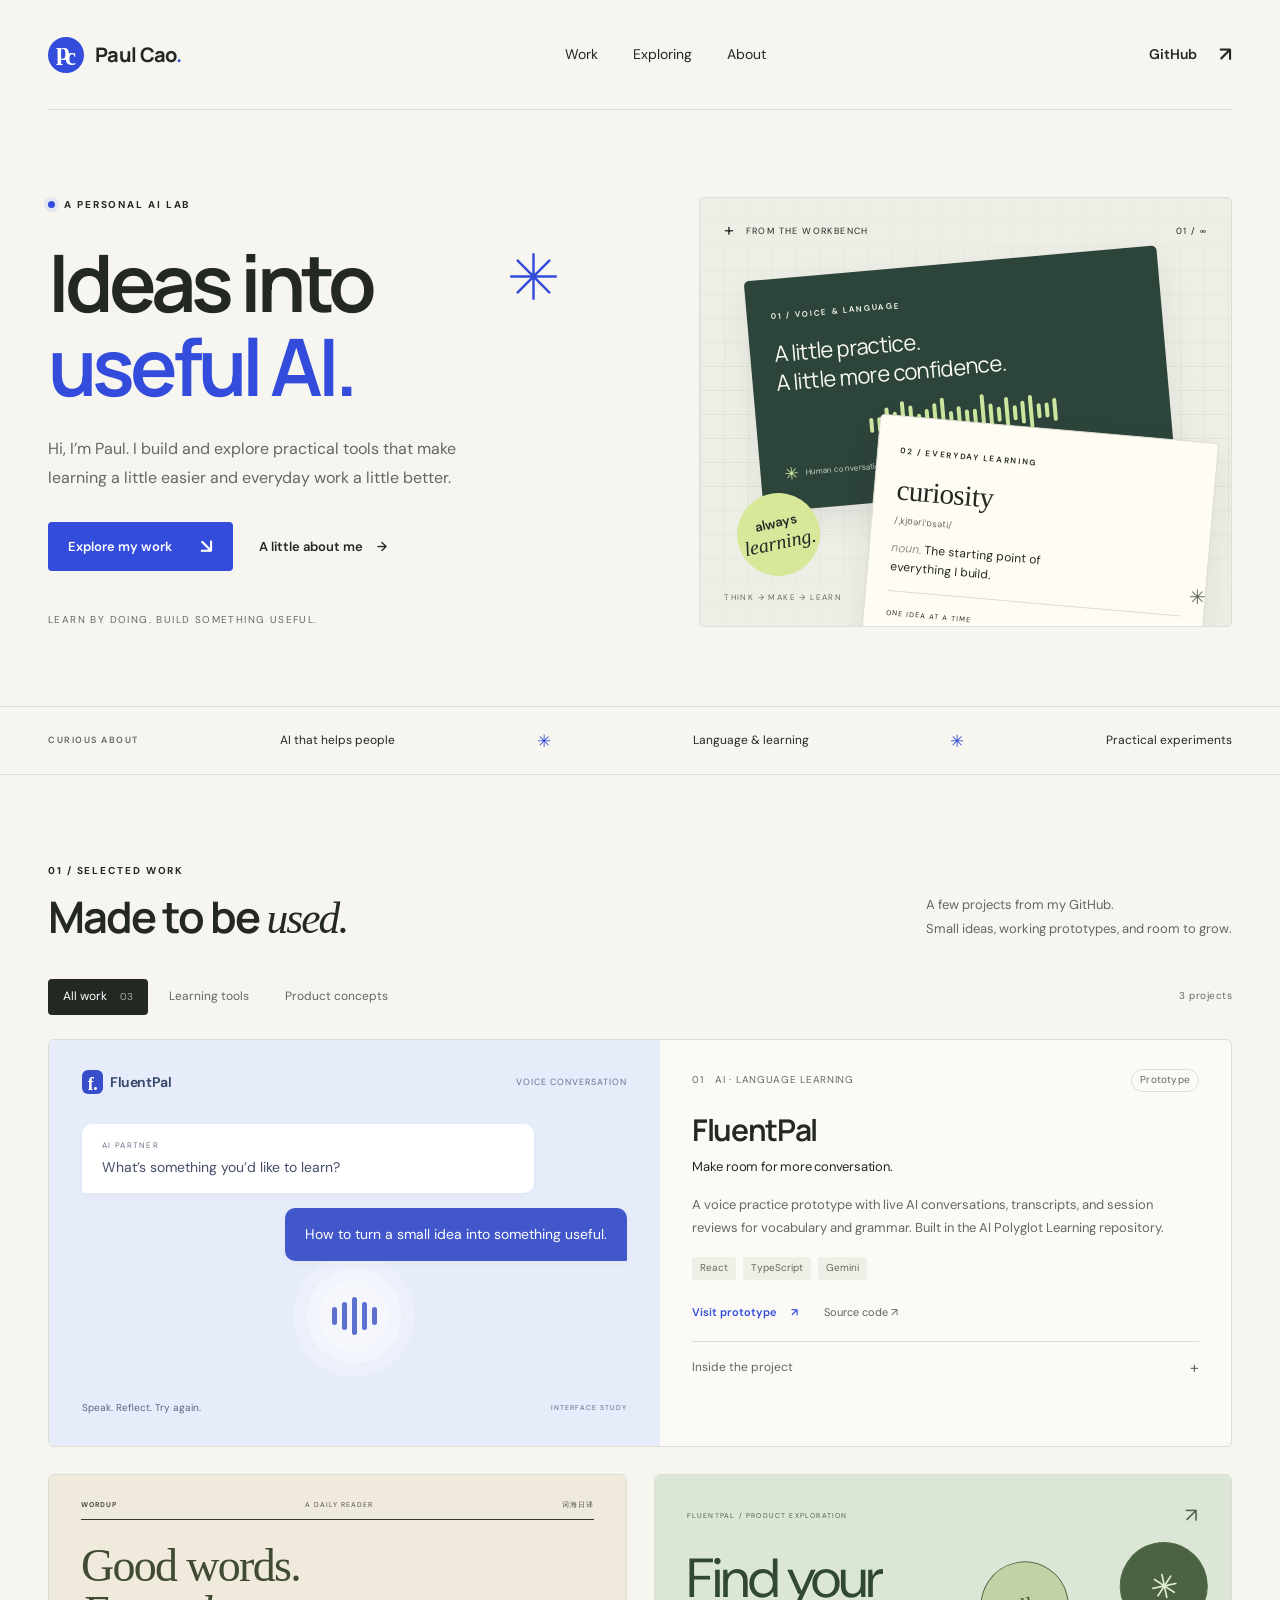
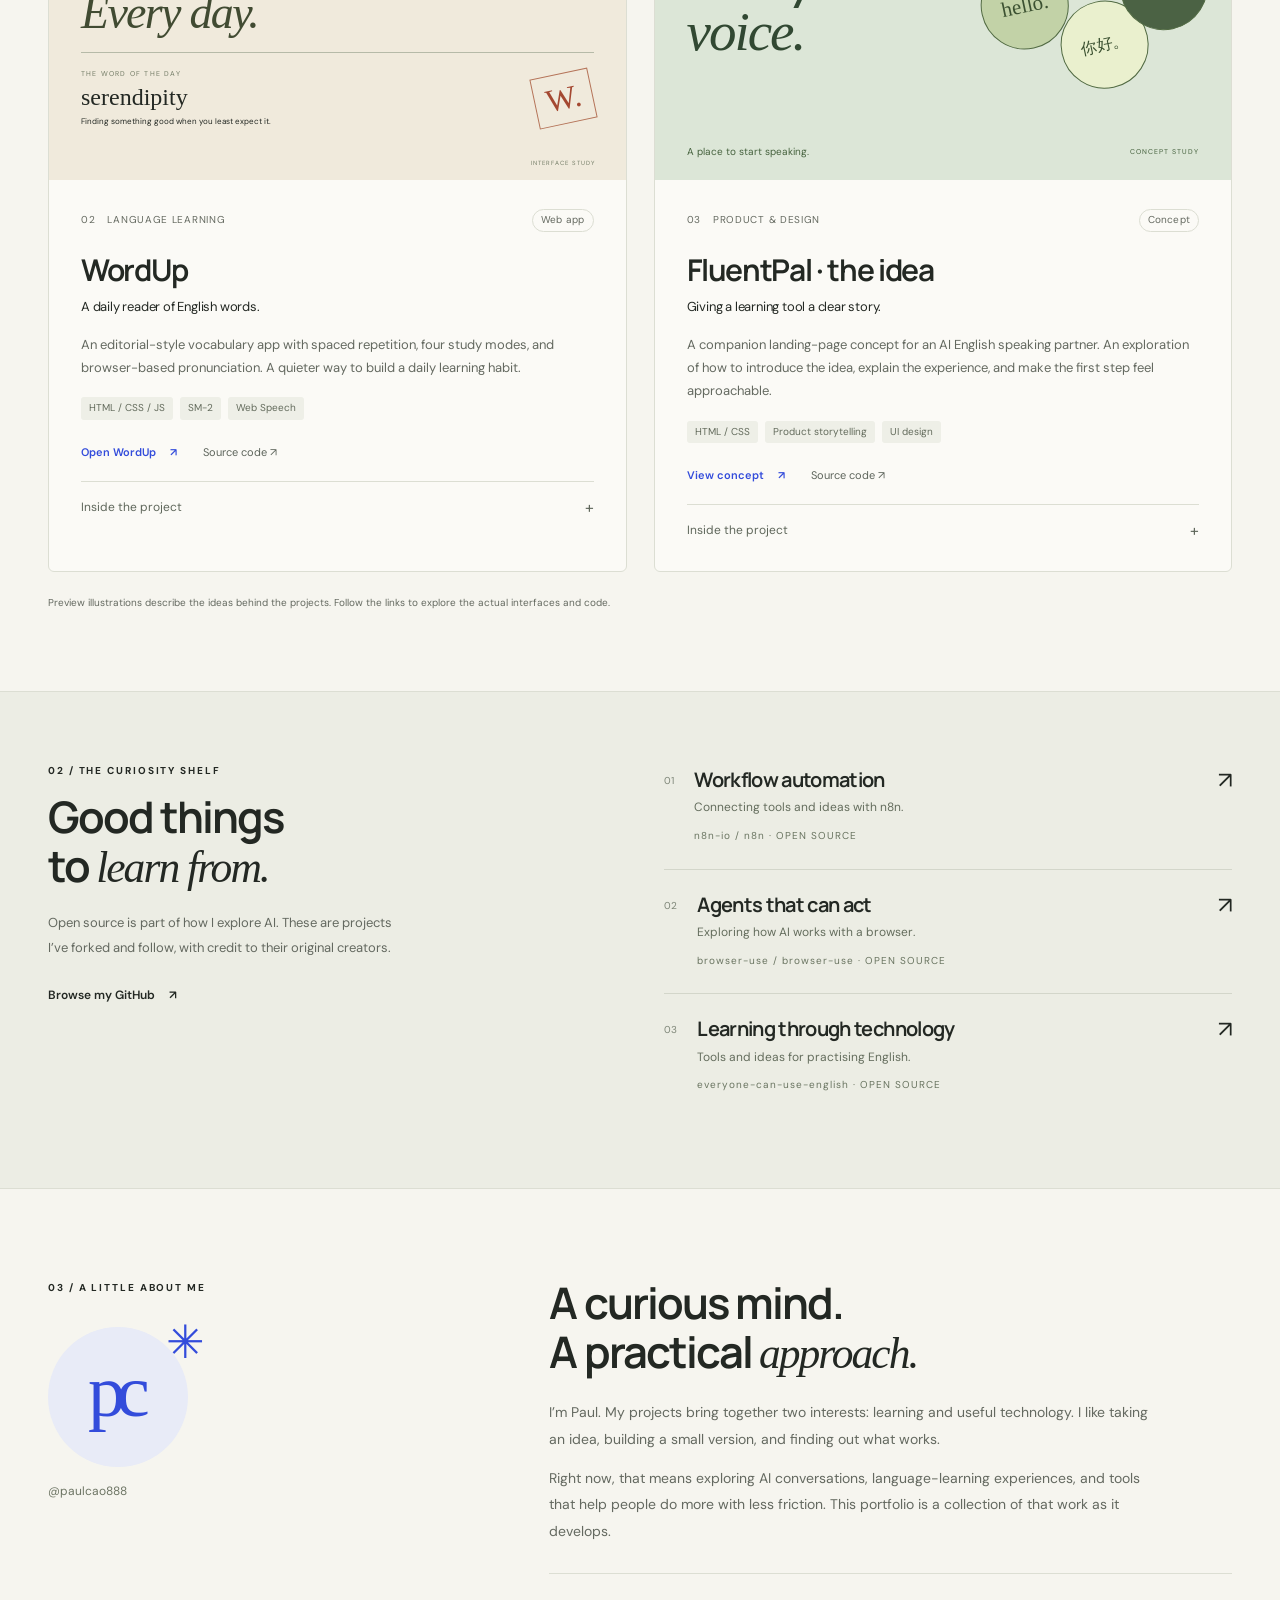
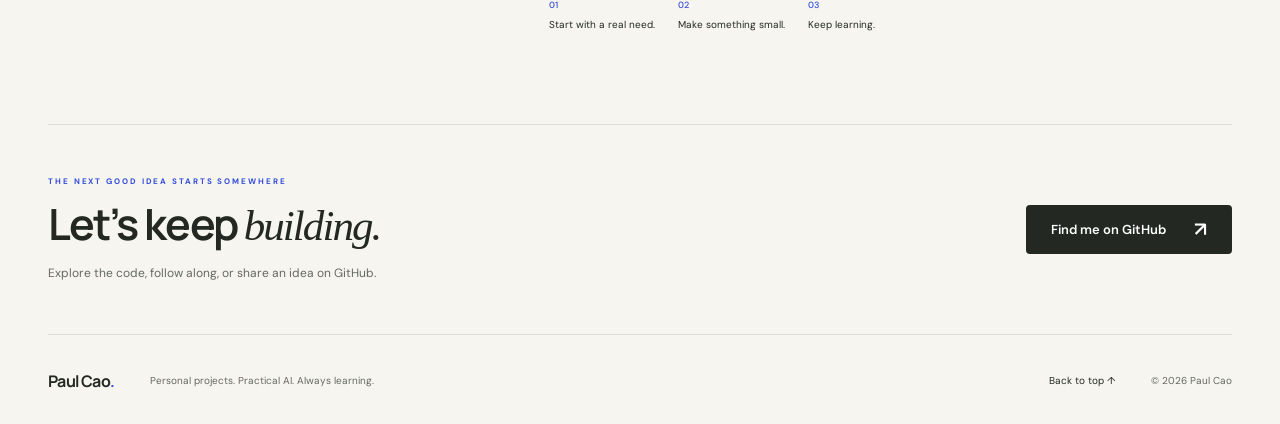
==== index.html @ 16895b1a "Build personal AI portfolio for GitHub Pages" ====
<!doctype html>
<html lang="en">
<head>
  <meta charset="utf-8">
  <meta name="viewport" content="width=device-width, initial-scale=1">
  <meta name="theme-color" content="#f6f5ef">
  <meta name="description" content="Paul Cao’s personal AI portfolio. Explore practical experiments in voice conversations, language learning, and useful everyday tools.">
  <meta property="og:title" content="Paul Cao — Ideas into useful AI">
  <meta property="og:description" content="A personal collection of AI experiments, learning tools, and things worth building.">
  <meta property="og:type" content="website">
  <meta property="og:url" content="https://paulcao888.github.io/">
  <link rel="canonical" href="https://paulcao888.github.io/">
  <link rel="icon" type="image/svg+xml" href="assets/favicon.svg">
  <link rel="stylesheet" href="styles.css">
  <script src="script.js" defer></script>
  <title>Paul Cao — Ideas into useful AI</title>
</head>
<body>
  <a class="skip-link" href="#main">Skip to content</a>
  <header class="site-header wrap">
    <a class="wordmark" href="#" aria-label="Paul Cao, home"><span class="monogram" aria-hidden="true">p<span>c</span></span>Paul Cao<span class="wordmark-dot">.</span></a>
    <nav aria-label="Main navigation"><a href="#work">Work</a><a href="#explore">Exploring</a><a href="#about">About</a></nav>
    <a class="header-github" href="https://github.com/paulcao888" target="_blank" rel="noopener noreferrer">GitHub <span aria-hidden="true">↗</span></a>
  </header>
  <main id="main">
    <section class="hero wrap" aria-labelledby="hero-heading">
      <div class="hero-copy">
        <p class="eyebrow"><span class="status-dot" aria-hidden="true"></span> A PERSONAL AI LAB</p>
        <h1 id="hero-heading">Ideas into<br><span>useful AI.</span><svg class="heading-star" viewBox="0 0 80 80" aria-hidden="true"><path d="M40 2v76M2 40h76M13 13l54 54M13 67l54-54"/></svg></h1>
        <p class="hero-intro">Hi, I’m Paul. I build and explore practical tools that make learning a little easier and everyday work a little better.</p>
        <div class="hero-actions"><a class="button button-primary" href="#work">Explore my work <span aria-hidden="true">↘</span></a><a class="text-link" href="#about">A little about me <span aria-hidden="true">→</span></a></div>
        <p class="hero-note">LEARN BY DOING. BUILD SOMETHING USEFUL.</p>
      </div>
      <div class="lab-visual" aria-label="Illustrated notebook of my interests: language, learning, and practical AI">
        <div class="visual-grid" aria-hidden="true"></div>
        <div class="visual-label"><span class="tiny-cross">+</span> FROM THE WORKBENCH <span>01 / ∞</span></div>
        <div class="idea-card voice-card"><span class="card-caption">01 / VOICE & LANGUAGE</span><div class="voice-title">A little practice.<br>A little more confidence.</div><div class="waveform" aria-hidden="true"><i></i><i></i><i></i><i></i><i></i><i></i><i></i><i></i><i></i><i></i><i></i><i></i><i></i><i></i><i></i><i></i><i></i><i></i><i></i><i></i><i></i><i></i><i></i><i></i></div><div class="voice-bottom"><span class="voice-symbol" aria-hidden="true">✳</span> Human conversations. AI possibilities.</div></div>
        <div class="idea-card word-card"><span class="card-caption">02 / EVERYDAY LEARNING</span><div class="word-card-title">curiosity<span> /ˌkjʊəriˈɒsəti/</span></div><p><em>noun.</em> The starting point of<br>everything I build.</p><div class="word-card-bottom">ONE IDEA AT A TIME <span aria-hidden="true">↗</span></div></div>
        <span class="visual-sticker">always<br><em>learning.</em></span>
        <div class="visual-footer"><span>THINK → MAKE → LEARN</span><span aria-hidden="true">✳</span></div>
      </div>
    </section>
    <div class="focus-strip"><div class="wrap"><span>CURIOUS ABOUT</span><span>AI that helps people</span><i aria-hidden="true">✳</i><span>Language & learning</span><i aria-hidden="true">✳</i><span>Practical experiments</span></div></div>
    <section class="work-section wrap" id="work" aria-labelledby="work-heading">
      <div class="section-heading"><div><p class="eyebrow">01 / SELECTED WORK</p><h2 id="work-heading">Made to be <em>used.</em></h2></div><p>A few projects from my GitHub.<br>Small ideas, working prototypes, and room to grow.</p></div>
      <div class="work-toolbar"><div class="filters" role="group" aria-label="Filter projects" hidden><button class="filter active" type="button" data-filter="all" aria-pressed="true">All work <span>03</span></button><button class="filter" type="button" data-filter="learning" aria-pressed="false">Learning tools</button><button class="filter" type="button" data-filter="concept" aria-pressed="false">Product concepts</button></div><span class="project-count" aria-live="polite">3 projects</span></div>
      <div class="project-grid">
        <article class="project project-featured" data-category="learning">
          <div class="project-preview preview-fluent" aria-label="Illustrative interface for the FluentPal voice conversation prototype">
            <div class="preview-topline"><span><b class="mini-logo">f.</b> FluentPal</span><span>VOICE CONVERSATION</span></div>
            <div class="conversation"><div class="chat-bubble chat-ai"><span>AI PARTNER</span>What’s something you’d like to learn?</div><div class="chat-bubble chat-human">How to turn a small idea into something useful.</div></div>
            <div class="voice-orb" aria-hidden="true"><span></span><span></span><span></span><span></span><span></span></div>
            <div class="preview-bottom"><span>Speak. Reflect. Try again.</span><span>INTERFACE STUDY</span></div>
          </div>
          <div class="project-body"><div class="project-meta"><span>01</span><span class="tag">AI · LANGUAGE LEARNING</span><span class="project-status">Prototype</span></div><h3>FluentPal</h3><p class="project-subtitle">Make room for more conversation.</p><p>A voice practice prototype with live AI conversations, transcripts, and session reviews for vocabulary and grammar. Built in the AI Polyglot Learning repository.</p><ul class="tech-list" aria-label="Technologies"><li>React</li><li>TypeScript</li><li>Gemini</li></ul><div class="project-links"><a class="text-link" href="https://ai-polyglot-learning.vercel.app" target="_blank" rel="noopener noreferrer">Visit prototype <span aria-hidden="true">↗</span></a><a href="https://github.com/paulcao888/AI-Polyglot-Learning" target="_blank" rel="noopener noreferrer">Source code <span aria-hidden="true">↗</span></a></div><details><summary>Inside the project <span aria-hidden="true">+</span></summary><p>The implementation connects live audio to Gemini and includes voice and accent-style selectors, transcripts, and AI-generated session reviews. These are practice features; the project does not establish validated pronunciation scores or learning outcomes.</p></details></div>
        </article>
        <article class="project" data-category="learning">
          <div class="project-preview preview-wordup" aria-label="Illustrative editorial interface for WordUp"><div class="wordup-masthead"><span>WORDUP</span><span>A DAILY READER</span><span>词海日译</span></div><div class="wordup-title">Good words.<br><em>Every day.</em></div><div class="wordup-rule"></div><div class="wordup-entry"><div><span>THE WORD OF THE DAY</span><strong>serendipity</strong><small>Finding something good when you least expect it.</small></div><span class="wordup-stamp" aria-hidden="true">W.</span></div><span class="study-caption">INTERFACE STUDY</span></div>
          <div class="project-body"><div class="project-meta"><span>02</span><span class="tag">LANGUAGE LEARNING</span><span class="project-status">Web app</span></div><h3>WordUp</h3><p class="project-subtitle">A daily reader of English words.</p><p>An editorial-style vocabulary app with spaced repetition, four study modes, and browser-based pronunciation. A quieter way to build a daily learning habit.</p><ul class="tech-list" aria-label="Technologies"><li>HTML / CSS / JS</li><li>SM-2</li><li>Web Speech</li></ul><div class="project-links"><a class="text-link" href="https://wordup-phi.vercel.app" target="_blank" rel="noopener noreferrer">Open WordUp <span aria-hidden="true">↗</span></a><a href="https://github.com/paulcao888/wordup" target="_blank" rel="noopener noreferrer">Source code <span aria-hidden="true">↗</span></a></div><details><summary>Inside the project <span aria-hidden="true">+</span></summary><p>A buildless web app with recognition, translation, spelling, and cloze exercises. Progress is saved in the browser on one device. AI-generated mnemonics and cross-device sync are roadmap ideas, rather than shipped features.</p></details></div>
        </article>
        <article class="project" data-category="concept">
          <div class="project-preview preview-concept" aria-label="Illustrative product direction for the FluentPal landing page"><div class="concept-top"><span>FLUENTPAL / PRODUCT EXPLORATION</span><span aria-hidden="true">↗</span></div><div class="concept-title">Find your<br><em>voice.</em></div><div class="concept-circles" aria-hidden="true"><span>hello.</span><span>你好。</span><span>✳</span></div><div class="preview-bottom"><span>A place to start speaking.</span><span>CONCEPT STUDY</span></div></div>
          <div class="project-body"><div class="project-meta"><span>03</span><span class="tag">PRODUCT & DESIGN</span><span class="project-status">Concept</span></div><h3>FluentPal · the idea</h3><p class="project-subtitle">Giving a learning tool a clear story.</p><p>A companion landing-page concept for an AI English speaking partner. An exploration of how to introduce the idea, explain the experience, and make the first step feel approachable.</p><ul class="tech-list" aria-label="Technologies"><li>HTML / CSS</li><li>Product storytelling</li><li>UI design</li></ul><div class="project-links"><a class="text-link" href="https://everyone-speak-english.vercel.app" target="_blank" rel="noopener noreferrer">View concept <span aria-hidden="true">↗</span></a><a href="https://github.com/paulcao888/everyone-speak-English" target="_blank" rel="noopener noreferrer">Source code <span aria-hidden="true">↗</span></a></div><details><summary>Inside the project <span aria-hidden="true">+</span></summary><p>This is a product presentation, related to the FluentPal conversation prototype above. Marketing examples on the concept page should not be read as verified customer results or evidence of production readiness.</p></details></div>
        </article>
      </div>
      <p class="work-footnote">Preview illustrations describe the ideas behind the projects. Follow the links to explore the actual interfaces and code.</p>
    </section>
    <section class="explore-section" id="explore" aria-labelledby="explore-heading"><div class="wrap explore-layout"><div class="explore-intro"><p class="eyebrow">02 / THE CURIOSITY SHELF</p><h2 id="explore-heading">Good things<br>to <em>learn from.</em></h2><p>Open source is part of how I explore AI. These are projects I’ve forked and follow, with credit to their original creators.</p><a class="text-link" href="https://github.com/paulcao888?tab=repositories" target="_blank" rel="noopener noreferrer">Browse my GitHub <span aria-hidden="true">↗</span></a></div><div class="explore-list"><a href="https://github.com/n8n-io/n8n" target="_blank" rel="noopener noreferrer"><span class="explore-number">01</span><div><h3>Workflow automation</h3><p>Connecting tools and ideas with n8n.</p><span>n8n-io / n8n · OPEN SOURCE</span></div><span class="explore-arrow" aria-hidden="true">↗</span></a><a href="https://github.com/browser-use/browser-use" target="_blank" rel="noopener noreferrer"><span class="explore-number">02</span><div><h3>Agents that can act</h3><p>Exploring how AI works with a browser.</p><span>browser-use / browser-use · OPEN SOURCE</span></div><span class="explore-arrow" aria-hidden="true">↗</span></a><a href="https://github.com/ZuodaoTech/everyone-can-use-english" target="_blank" rel="noopener noreferrer"><span class="explore-number">03</span><div><h3>Learning through technology</h3><p>Tools and ideas for practising English.</p><span>everyone-can-use-english · OPEN SOURCE</span></div><span class="explore-arrow" aria-hidden="true">↗</span></a></div></div></section>
    <section class="about-section wrap" id="about" aria-labelledby="about-heading"><div class="about-label"><p class="eyebrow">03 / A LITTLE ABOUT ME</p><div class="about-monogram" aria-hidden="true">pc<span>✳</span></div><span class="about-handle">@paulcao888</span></div><div class="about-copy"><h2 id="about-heading">A curious mind.<br>A practical <em>approach.</em></h2><p>I’m Paul. My projects bring together two interests: learning and useful technology. I like taking an idea, building a small version, and finding out what works.</p><p>Right now, that means exploring AI conversations, language-learning experiences, and tools that help people do more with less friction. This portfolio is a collection of that work as it develops.</p><div class="principles"><span><b>01</b> Start with a real need.</span><span><b>02</b> Make something small.</span><span><b>03</b> Keep learning.</span></div></div></section>
    <section class="contact-section wrap" aria-labelledby="contact-heading"><div><p class="eyebrow">THE NEXT GOOD IDEA STARTS SOMEWHERE</p><h2 id="contact-heading">Let’s keep <em>building.</em></h2><p>Explore the code, follow along, or share an idea on GitHub.</p></div><a class="button button-dark" href="https://github.com/paulcao888" target="_blank" rel="noopener noreferrer">Find me on GitHub <span aria-hidden="true">↗</span></a></section>
  </main>
  <footer class="site-footer wrap"><a class="footer-brand" href="#">Paul Cao<span>.</span></a><p>Personal projects. Practical AI. Always learning.</p><a href="#main">Back to top <span aria-hidden="true">↑</span></a><small>© <span id="year">2026</span> Paul Cao</small></footer>
</body>
</html>
---- styles.css ----
@import url('https://fonts.googleapis.com/css2?family=DM+Sans:wght@400;450;500;550;600;650;700&family=Manrope:wght@400;500;600;650;700;750;800&display=swap');
:root{--paper:#f6f5ef;--ink:#232823;--muted:#646960;--line:#dcded3;--blue:#334cdb;--blue-light:#e8ecff;--serif:Georgia,'Times New Roman',serif;--sans:'DM Sans',Arial,sans-serif;--heading:'Manrope',Arial,sans-serif}
*{box-sizing:border-box}html{scroll-behavior:smooth;scroll-padding-top:35px}body{margin:0;background:var(--paper);color:var(--ink);font-family:var(--sans);font-size:16px;line-height:1.65;-webkit-font-smoothing:antialiased}a{color:inherit;text-decoration:none}button{font:inherit}a,button,summary{-webkit-tap-highlight-color:transparent}button,summary{cursor:pointer}button:focus-visible,a:focus-visible,summary:focus-visible{outline:3px solid var(--blue);outline-offset:5px}::selection{background:#d5ddff}h1,h2,h3,p{margin:0}h1,h2,h3{font-family:var(--heading);line-height:1.12;font-weight:650;letter-spacing:-.045em}h2{font-size:clamp(32px,3.4vw,48px)}h2 em{font-family:var(--serif);font-weight:400}h3{font-size:30px}.wrap{width:min(1220px,calc(100% - 96px));margin-inline:auto}.site-header{height:110px;display:flex;align-items:center;justify-content:space-between;border-bottom:1px solid var(--line)}.wordmark{display:flex;align-items:center;font-family:var(--heading);font-weight:750;font-size:20px;letter-spacing:-.7px}.wordmark-dot{color:var(--blue)}.monogram{position:relative;display:inline-flex;background:var(--blue);color:#fff;width:36px;height:36px;border-radius:50%;justify-content:center;align-items:center;margin-right:11px;font:700 25px var(--serif);letter-spacing:-5px;padding-right:5px;padding-bottom:6px}.monogram span{position:relative;top:5px}.site-header nav{display:flex;gap:35px;font-size:14px}.site-header nav a:hover,.header-github:hover{color:var(--blue)}.header-github{display:flex;gap:22px;align-items:center;font-weight:600;font-size:14px}.header-github span{font-size:20px}.hero{padding:86px 0 78px;display:grid;grid-template-columns:1.1fr 1fr;gap:65px;align-items:center}.eyebrow{font-size:10px;font-weight:700;letter-spacing:1.9px;line-height:1.7}.hero .eyebrow{display:flex;gap:9px;align-items:center;margin-bottom:27px}.status-dot{width:7px;height:7px;border-radius:50%;background:var(--blue);box-shadow:0 0 0 4px #e4e7f1}.hero h1{font-size:clamp(54px,6.2vw,83px);line-height:1.06;letter-spacing:-5px;position:relative;font-weight:650;max-width:510px}.hero h1>span{color:var(--blue)}.heading-star{position:absolute;width:49px;height:49px;right:0;top:12px;stroke:var(--blue);stroke-width:4}.hero-intro{max-width:440px;color:var(--muted);font-size:16px;line-height:1.8;margin-top:27px}.hero-actions{display:flex;gap:26px;align-items:center;margin-top:29px}.button{min-height:49px;padding:13px 20px;display:inline-flex;align-items:center;justify-content:center;gap:28px;font-size:13px;font-weight:600;border-radius:4px;transition:background .2s,transform .2s}.button:hover{transform:translateY(-2px)}.button-primary{background:var(--blue);color:white}.button-primary:hover{background:#243dc1}.button span{font-size:20px;line-height:1}.text-link{font-size:13px;font-weight:600;display:inline-flex;gap:14px;align-items:center}.text-link:hover{text-decoration:underline;text-underline-offset:5px}.hero-note{margin-top:41px;font-size:9px;letter-spacing:1.4px;color:#646960}.lab-visual{min-width:0;height:430px;position:relative;border:1px solid #dddeda;background:#edeee6;border-radius:5px;overflow:hidden}.visual-grid{position:absolute;inset:0;background-image:linear-gradient(#d7dcd188 1px,transparent 1px),linear-gradient(90deg,#d7dcd188 1px,transparent 1px);background-size:24px 24px;mask-image:linear-gradient(transparent,#000 35%,#000 70%,transparent)}.visual-label,.visual-footer{position:absolute;left:24px;right:24px;display:flex;align-items:center;font-size:9px;letter-spacing:1.4px}.visual-label{top:18px;gap:10px}.visual-label>span:last-child{margin-left:auto}.tiny-cross{font-size:18px}.idea-card{position:absolute;box-shadow:0 12px 32px #23282313;border-radius:5px}.voice-card{background:#2d443a;color:#f8f9f0;width:78%;left:10%;top:65px;padding:22px 24px;transform:rotate(-5deg)}.card-caption{font-size:8px;letter-spacing:1.7px;font-weight:600}.voice-title{font-size:22px;line-height:1.32;margin-top:13px;font-family:var(--heading);letter-spacing:-.6px}.waveform{height:54px;display:flex;gap:4px;align-items:center;margin-top:8px;justify-content:center}.waveform i{width:4px;height:15px;background:#cee69f;border-radius:3px}.waveform i:nth-child(3n){height:33px}.waveform i:nth-child(5n){height:43px}.waveform i:nth-child(4n){height:23px}.voice-bottom{display:flex;align-items:center;gap:7px;font-size:8px;letter-spacing:.1px;color:#c7d2c8}.voice-symbol{font-size:17px;color:#cee69f}.word-card{width:64%;background:#fffcf4;right:4%;top:230px;padding:19px 22px 12px;transform:rotate(5deg);border:1px solid #deded2}.word-card-title{font-family:var(--serif);font-size:29px;margin-top:5px;letter-spacing:-.5px}.word-card-title span{font-family:var(--sans);font-size:9px;letter-spacing:0;display:block;color:var(--muted);margin-top:-1px}.word-card p{font-size:12px;line-height:1.6;margin-top:10px}.word-card p em{color:#939487}.word-card-bottom{display:flex;justify-content:space-between;border-top:1px solid var(--line);margin-top:14px;padding-top:8px;font-size:7px;letter-spacing:1px;align-items:center}.word-card-bottom span{font-size:16px}.visual-sticker{position:absolute;left:7%;bottom:50px;display:flex;width:83px;height:83px;border-radius:50%;background:#d8e89b;align-items:center;justify-content:center;flex-direction:column;line-height:1.2;transform:rotate(-12deg);font-size:13px;font-weight:600}.visual-sticker em{font-family:var(--serif);font-size:20px;font-weight:400}.visual-footer{bottom:12px;justify-content:space-between;font-size:8px;color:#626d5e}.visual-footer>span:last-child{font-size:20px}.focus-strip{border-block:1px solid var(--line)}.focus-strip .wrap{display:flex;gap:40px;justify-content:space-between;align-items:center;min-height:67px;font-size:12px}.focus-strip span:first-child{font-size:9px;font-weight:600;letter-spacing:1.5px;color:var(--muted)}.focus-strip i{color:var(--blue);font-style:normal;font-size:17px}.work-section{padding-block:87px 79px}.section-heading{display:flex;justify-content:space-between;align-items:end;gap:25px}.section-heading h2{margin-top:14px}.section-heading>p{font-size:13px;color:var(--muted);line-height:1.8;padding-bottom:3px}.work-toolbar{display:flex;justify-content:space-between;align-items:center;margin-top:35px;margin-bottom:24px;min-height:37px}.filters{display:flex;gap:6px}.filter{border:none;color:#62685f;padding:7px 15px;background:transparent;font-size:12px;border-radius:4px}.filter:hover{background:#e8eadf}.filter.active{background:var(--ink);color:white}.filter>span{margin-left:10px;opacity:.6;font-size:10px}.project-count{font-size:10px;letter-spacing:.5px;color:var(--muted)}.project-grid{display:grid;grid-template-columns:1fr 1fr;gap:27px}.project{border:1px solid var(--line);background:#fbfaf6;border-radius:6px;overflow:hidden;min-width:0}.project-featured{grid-column:1/-1;display:grid;grid-template-columns:1.07fr 1fr}.project-preview{position:relative;overflow:hidden;min-height:305px}.preview-fluent{background:#e7ecfa;padding:30px 33px;display:flex;flex-direction:column;min-height:406px}.preview-topline{display:flex;justify-content:space-between;align-items:center;font-size:9px;color:#657196;letter-spacing:1px}.preview-topline>span:first-child{display:flex;gap:7px;align-items:center;color:#34476d;font-size:14px;font-weight:650;letter-spacing:-.4px}.mini-logo{width:21px;height:24px;background:#384dc9;color:white;text-align:center;border-radius:6px;font-size:18px;font-family:var(--serif)}.conversation{padding-top:30px;display:flex;flex-direction:column;gap:15px;position:relative;z-index:1}.chat-bubble{font-size:14px;line-height:1.6;padding:15px 20px;box-shadow:0 3px 10px #3b407607;border-radius:10px;max-width:83%}.chat-ai{background:white;color:#454e6b;border-bottom-left-radius:1px}.chat-ai span{display:block;color:#646d83;font-size:8px;letter-spacing:1.3px;margin-bottom:4px}.chat-human{align-self:flex-end;background:#4257ca;color:#fff;border-bottom-right-radius:1px}.voice-orb{position:relative;display:flex;justify-content:center;align-items:center;gap:5px;width:70px;height:70px;border-radius:50%;margin:20px auto;background:#fff9;box-shadow:0 0 0 12px #fff5,0 0 0 26px #fff3}.voice-orb span{background:#5c70ce;border-radius:4px;width:5px;height:18px}.voice-orb span:nth-child(2),.voice-orb span:nth-child(4){height:28px}.voice-orb span:nth-child(3){height:38px}.preview-bottom{display:flex;justify-content:space-between;font-size:10px;color:#5c6682;align-items:center;margin-top:auto}.preview-bottom>span:last-child{font-size:7px;letter-spacing:1px}.project-body{padding:29px 32px 24px}.project-meta{display:flex;align-items:center;gap:12px;font-size:9px;color:var(--muted);letter-spacing:.7px;margin-bottom:21px}.project-meta>span:first-child{color:#646960}.project-status{margin-left:auto;border:1px solid var(--line);border-radius:20px;padding:2px 8px;font-size:8px;letter-spacing:.2px;white-space:nowrap}.project h3{font-size:30px}.project-subtitle{font-size:15px;letter-spacing:-.2px;margin-top:9px!important;color:var(--ink)!important}.project-body>p{font-size:13px;line-height:1.8;color:var(--muted);margin-top:14px}.tech-list{list-style:none;display:flex;gap:7px;flex-wrap:wrap;margin:18px 0 23px;padding:0}.tech-list li{font-size:9px;color:#636b5c;background:#eeefe7;border-radius:3px;padding:3px 8px}.project-links{display:flex;gap:26px;align-items:center;margin-bottom:20px}.project-links>a{font-size:11px}.project-links>a:first-child{color:var(--blue)}.project-links>a:last-child{color:#5d645b}.project-links>a:hover{text-decoration:underline;text-underline-offset:4px}details{border-top:1px solid var(--line);padding-top:10px}summary{font-size:10px;color:#5f675b;list-style:none;display:flex;justify-content:space-between;align-items:center}summary::-webkit-details-marker{display:none}summary span{font-size:16px}details[open] summary span{transform:rotate(45deg)}details p{font-size:12px;color:var(--muted);margin-top:10px;line-height:1.8}.preview-wordup{background:#f0eadc;padding:24px 32px 27px}.wordup-masthead{border-bottom:1px solid #353b2f;display:flex;justify-content:space-between;font-size:7px;letter-spacing:1px;padding-bottom:8px;color:#49503d}.wordup-masthead>span:first-child{font-weight:700}.wordup-title{font-family:var(--serif);font-size:46px;line-height:1.03;color:#414b32;letter-spacing:-1.7px;margin:22px 0 16px}.wordup-title em{font-weight:400}.wordup-rule{height:1px;background:#b6baa8}.wordup-entry{display:flex;justify-content:space-between;align-items:center;margin-top:15px}.wordup-entry div>span{font-size:7px;letter-spacing:1.2px;display:block;color:#737c66}.wordup-entry strong{display:block;font:24px var(--serif);margin-block:4px}.wordup-entry small{font-size:8px;display:block;max-width:250px}.wordup-stamp{font:32px var(--serif);color:#a44831;border:1px solid #b57459;padding:6px 11px;transform:rotate(-12deg)}.study-caption{position:absolute;right:31px;bottom:11px;font-size:6px;letter-spacing:1px;color:#737c66}.preview-concept{background:#dce6d7;padding:24px 32px 20px;display:flex;flex-direction:column}.concept-top{display:flex;justify-content:space-between;align-items:center;font-size:7px;letter-spacing:1.2px;color:#4a6245}.concept-top>span:last-child{font-size:20px}.concept-title{font-size:55px;line-height:.96;letter-spacing:-2px;color:#314832;margin-top:20px;position:relative;z-index:1}.concept-title em{font-family:var(--serif);font-weight:400}.concept-circles{position:absolute;right:24px;top:70px;display:flex;align-items:center;transform:rotate(-12deg)}.concept-circles span{height:88px;width:88px;display:flex;align-items:center;justify-content:center;border-radius:50%;border:1px solid #526b43;margin-left:-18px;background:#c2d2a7;font:21px var(--serif);color:#3b5131}.concept-circles span:nth-child(2){background:#eaf0ce;transform:translateY(55px);font-size:16px}.concept-circles span:nth-child(3){background:#4b6244;color:#e4edcf;font-size:34px;transform:translateY(10px)}.preview-concept .preview-bottom{color:#45613d}.work-footnote{font-size:10px;color:#646960;margin-top:23px}.explore-section{background:#ecede4;border-block:1px solid var(--line);padding:70px 0}.explore-layout{display:grid;grid-template-columns:1fr 1.1fr;gap:100px}.explore-intro h2{margin-top:14px}.explore-intro>p:not(.eyebrow){font-size:13px;color:var(--muted);line-height:1.9;max-width:345px;margin-top:20px}.explore-intro .text-link{margin-top:25px;font-size:12px}.explore-list>a{display:flex;align-items:flex-start;gap:20px;padding:24px 0;border-bottom:1px solid #d3d6ca}.explore-list>a:first-child{padding-top:7px}.explore-list>a:last-child{border-bottom:0}.explore-number{font-size:9px;margin-top:4px;color:#7d8577}.explore-list h3{font-size:20px;letter-spacing:-.65px}.explore-list p{font-size:12px;color:#646d5d;margin-top:7px}.explore-list div>span{font-size:8px;letter-spacing:1px;color:#697460;display:block;margin-top:10px}.explore-arrow{margin-left:auto;font-size:23px;line-height:1;transition:transform .2s}.explore-list>a:hover .explore-arrow{transform:translate(3px,-3px);color:var(--blue)}.about-section{padding:90px 0;display:grid;grid-template-columns:1fr 1.7fr;gap:100px}.about-monogram{display:flex;position:relative;align-items:center;justify-content:center;width:140px;height:140px;border-radius:50%;background:#e8ebf7;color:var(--blue);font:75px var(--serif);letter-spacing:-9px;padding-bottom:12px;padding-right:7px;margin-top:31px}.about-monogram>span{position:absolute;right:-8px;top:-7px;color:var(--blue);font-size:46px;line-height:1}.about-handle{font-size:12px;color:#6c7463;display:block;margin-top:15px}.about-copy>p{font-size:14px;color:var(--muted);margin-top:22px;line-height:1.9;max-width:600px}.about-copy>p+p{margin-top:12px}.principles{display:flex;gap:23px;border-top:1px solid var(--line);padding-top:24px;margin-top:29px}.principles>span{font-size:10px}.principles b{display:block;color:var(--blue);font-size:9px;margin-bottom:4px;font-weight:500}.contact-section{border-top:1px solid var(--line);border-bottom:1px solid var(--line);padding:50px 0;display:flex;align-items:center;justify-content:space-between;gap:35px}.contact-section .eyebrow{font-size:8px;color:var(--blue)}.contact-section h2{font-size:43px;margin-top:12px}.contact-section p:last-child{font-size:12px;color:var(--muted);margin-top:14px}.button-dark{background:var(--ink);color:white;min-width:206px}.button-dark:hover{background:var(--blue)}.site-footer{padding:33px 0 29px;display:flex;align-items:center;gap:35px;font-size:10px}.footer-brand{font-family:var(--heading);font-size:16px;font-weight:700;letter-spacing:-.6px}.footer-brand span{color:var(--blue)}.site-footer>p{color:var(--muted)}.site-footer>a:nth-last-child(2){margin-left:auto;white-space:nowrap}.site-footer small{font-size:9px;color:var(--muted)}.skip-link{position:fixed;top:-100px;left:20px;background:var(--blue);color:#fff;padding:12px 18px;z-index:50}.skip-link:focus{top:10px}[hidden]{display:none!important}
@media(min-width:1500px){.hero h1{font-size:86px}.hero{gap:90px;padding-block:95px 85px}.lab-visual{height:450px}.word-card{top:245px}}
@media(max-width:1100px){.wrap{width:calc(100% - 64px)}.hero{gap:30px;padding-block:65px}.hero h1{font-size:66px;letter-spacing:-4px}.heading-star{width:36px;right:0}.hero-actions{gap:18px}.hero-actions .text-link{font-size:11px}.lab-visual{height:410px}.voice-card{left:7%;width:85%;padding:20px}.word-card{width:72%;right:4%;top:222px}.visual-sticker{width:67px;height:67px;left:4%;bottom:48px;font-size:10px}.visual-sticker em{font-size:16px}.focus-strip .wrap{gap:20px}.explore-layout{gap:60px}.about-section{gap:60px}.project-body{padding:25px}.preview-fluent{padding:26px}.concept-circles{right:15px}.concept-circles span{width:65px;height:65px;font-size:16px}.concept-title{font-size:50px}.site-footer{gap:24px}}
@media(max-width:800px){.wrap{width:calc(100% - 40px)}.site-header{height:86px}.site-header nav{gap:22px;font-size:12px}.header-github{gap:10px;font-size:12px}.hero{grid-template-columns:1fr 1fr;gap:25px;padding:52px 0}.hero h1{font-size:53px;letter-spacing:-3px}.hero h1 .heading-star{width:26px;height:26px;right:-1px;top:4px}.hero-intro{font-size:14px}.hero-actions{flex-wrap:wrap;gap:15px;margin-top:22px}.hero-note{font-size:7px;margin-top:25px}.lab-visual{height:375px}.visual-label{left:15px;right:15px;font-size:7px;gap:6px}.voice-card{top:57px;padding:16px;left:6%;width:88%}.voice-title{font-size:17px}.voice-bottom{font-size:6px}.card-caption{font-size:6px}.waveform{gap:3px}.waveform i{width:3px}.word-card{top:207px;padding:14px 16px;width:74%}.word-card-title{font-size:24px}.word-card-title span{font-size:7px}.word-card p{font-size:10px}.word-card-bottom{font-size:6px}.visual-sticker{bottom:47px;left:3%;width:57px;height:57px;font-size:9px}.visual-sticker em{font-size:13px}.visual-footer{left:15px;right:15px;font-size:6px}.focus-strip .wrap{font-size:10px;gap:12px}.focus-strip span:first-child{font-size:7px;letter-spacing:1px}.focus-strip i{font-size:14px}.section-heading>p{font-size:11px}.work-section{padding-block:60px}.project-featured{grid-template-columns:1fr}.project-featured .project-preview{min-height:340px}.project-featured .conversation{max-width:430px;align-self:center;width:100%;padding-top:18px}.project-featured .voice-orb{position:absolute;bottom:40px;right:65px;margin:0;width:55px;height:55px}.project-featured .preview-bottom{margin-top:auto}.project-grid{gap:20px}.project-preview{min-height:270px}.preview-wordup,.preview-concept{padding:23px}.wordup-title{font-size:39px}.wordup-entry small{font-size:7px;max-width:160px}.wordup-entry strong{font-size:21px}.wordup-stamp{font-size:24px;padding:4px 7px}.concept-title{font-size:43px;z-index:1}.concept-circles{top:98px;right:12px}.concept-circles span{width:53px;height:53px;margin-left:-18px;font-size:14px}.concept-circles span:nth-child(2){font-size:12px}.concept-circles span:nth-child(3){font-size:26px}.project-body{padding:22px}.project h3{font-size:25px}.project-meta{font-size:7px;gap:7px}.project-status{font-size:7px;padding-inline:5px}.project-subtitle{font-size:13px!important}.project-body>p{font-size:12px}.project-links{gap:17px}.project-links>a{font-size:10px}.explore-layout{gap:40px;grid-template-columns:1fr 1.1fr}.explore-list h3{font-size:18px}.explore-list p{font-size:11px}.explore-list div>span{font-size:7px}.explore-list>a{gap:13px}.about-section{gap:40px;padding-block:65px;grid-template-columns:.8fr 1.5fr}.about-copy>p{font-size:13px}.principles{gap:15px}.principles>span{font-size:9px}.contact-section h2{font-size:34px}.site-footer{gap:18px;flex-wrap:wrap}.site-footer>p{font-size:9px}.site-footer small{width:100%;margin-top:-11px}}
@media(max-width:600px){.wrap{width:calc(100% - 40px)}.site-header{height:76px;flex-wrap:wrap;column-gap:10px}.wordmark{font-size:18px}.monogram{width:29px;height:29px;font-size:22px;margin-right:8px}.site-header nav{gap:17px;font-size:11px}.header-github{display:none}.hero{grid-template-columns:1fr;padding-top:43px;padding-bottom:35px;gap:35px}.hero .eyebrow{margin-bottom:20px;font-size:9px}.hero h1{font-size:clamp(58px,14vw,78px);letter-spacing:-3.8px;max-width:420px}.hero h1 .heading-star{width:36px;height:36px;right:12px;top:4px}.hero-intro{font-size:14px;line-height:1.85;max-width:400px;margin-top:21px}.hero-actions{flex-wrap:nowrap;gap:23px}.hero-actions .text-link{font-size:11px}.button{font-size:12px;gap:20px;padding-inline:17px}.hero-note{font-size:7px;margin-top:25px}.lab-visual{height:360px}.visual-label{font-size:8px;left:22px;right:22px}.voice-card{width:76%;left:10%;top:52px;padding:18px 21px}.voice-title{font-size:20px}.voice-bottom{font-size:7px}.card-caption{font-size:7px}.word-card{top:193px;width:64%;right:6%;padding:14px 20px}.word-card-title{font-size:25px}.word-card p{font-size:11px}.word-card-title span{font-size:8px}.word-card-bottom{margin-top:10px}.visual-sticker{width:66px;height:66px;bottom:45px;left:7%;font-size:10px}.visual-sticker em{font-size:16px}.visual-footer{left:22px;right:22px;font-size:7px}.focus-strip .wrap{min-height:85px;justify-content:center;gap:12px;flex-wrap:wrap;padding-block:14px;font-size:10px}.focus-strip span:first-child{width:100%;text-align:center;font-size:7px;margin-bottom:-4px}.focus-strip i{font-size:12px}.focus-strip i:nth-of-type(2){display:none}.focus-strip span:last-child{display:none}.work-section{padding-top:49px;padding-bottom:45px}.section-heading{display:block}.section-heading h2{font-size:35px;margin-top:12px}.section-heading>p{font-size:12px;margin-top:16px}.section-heading>p br{display:none}.work-toolbar{margin-top:24px;margin-bottom:18px;gap:10px}.filter{font-size:10px;padding:7px 10px}.filter>span{font-size:8px;margin-left:5px}.filters{gap:2px}.project-count{font-size:8px;white-space:nowrap}.project-grid{grid-template-columns:1fr;gap:24px}.project-featured{grid-column:auto}.project-featured .project-preview{min-height:340px}.preview-fluent{padding:24px}.preview-topline{font-size:7px}.chat-bubble{font-size:12px;padding:13px 17px}.project-featured .voice-orb{right:65px;bottom:47px;width:45px;height:45px;box-shadow:0 0 0 10px #fff5,0 0 0 20px #fff3}.voice-orb span{width:4px;height:13px}.voice-orb span:nth-child(2),.voice-orb span:nth-child(4){height:21px}.voice-orb span:nth-child(3){height:30px}.preview-bottom{font-size:9px}.project-body{padding:24px}.project-meta{font-size:8px;gap:10px;margin-bottom:17px}.project-status{font-size:7px;padding:2px 8px}.project h3{font-size:28px}.project-subtitle{font-size:14px!important}.project-body>p{font-size:12px}.tech-list li{font-size:8px}.project-links>a{font-size:11px}.project-links{gap:25px}.preview-wordup,.preview-concept{min-height:285px;padding:24px}.wordup-title{font-size:42px}.wordup-entry small{font-size:8px;max-width:230px}.wordup-stamp{font-size:27px;padding:5px 10px}.concept-title{font-size:50px}.concept-circles{top:90px;right:23px}.concept-circles span{width:70px;height:70px;font-size:18px}.concept-circles span:nth-child(2){font-size:15px}.concept-circles span:nth-child(3){font-size:32px}.work-footnote{font-size:9px;line-height:1.8}.explore-section{padding-block:45px}.explore-layout{grid-template-columns:1fr;gap:36px}.explore-intro h2{font-size:34px}.explore-intro>p:not(.eyebrow){max-width:100%;font-size:12px}.explore-intro .text-link{margin-top:20px}.explore-list h3{font-size:20px}.explore-list p{font-size:12px}.explore-list div>span{font-size:7px}.explore-list>a{padding-block:22px}.about-section{grid-template-columns:1fr;gap:28px;padding-block:45px}.about-label{display:flex;align-items:center;gap:14px;flex-wrap:wrap}.about-label .eyebrow{width:100%}.about-monogram{width:56px;height:56px;font-size:34px;letter-spacing:-5px;padding-bottom:7px;padding-right:5px;margin-top:8px}.about-monogram>span{font-size:22px;right:-3px;top:-4px}.about-handle{margin:8px 0 0;font-size:11px}.about-copy h2{font-size:35px}.about-copy>p{font-size:13px}.principles{gap:20px;justify-content:space-between}.principles>span{font-size:9px}.contact-section{flex-direction:column;align-items:flex-start;padding-block:35px;gap:24px}.contact-section h2{font-size:34px}.contact-section p:last-child{font-size:11px}.contact-section .eyebrow{font-size:7px;letter-spacing:1.3px}.button-dark{min-width:200px}.site-footer{padding-block:27px;gap:14px}.site-footer>p{order:3;width:100%;font-size:9px}.site-footer>a:nth-last-child(2){font-size:9px}.site-footer small{order:4;margin:0}}
@media(prefers-reduced-motion:reduce){html{scroll-behavior:auto}*,*::before,*::after{transition:none!important;animation:none!important}}

/* Keep small content labels legible at every breakpoint. */
.hero-note,.work-footnote,.project-meta,.project-status,.tech-list li,.project-count,.explore-number,.explore-list div>span,.principles>span,.site-footer small{font-size:10px}
summary{font-size:12px;min-height:32px}
.filter{min-height:36px}
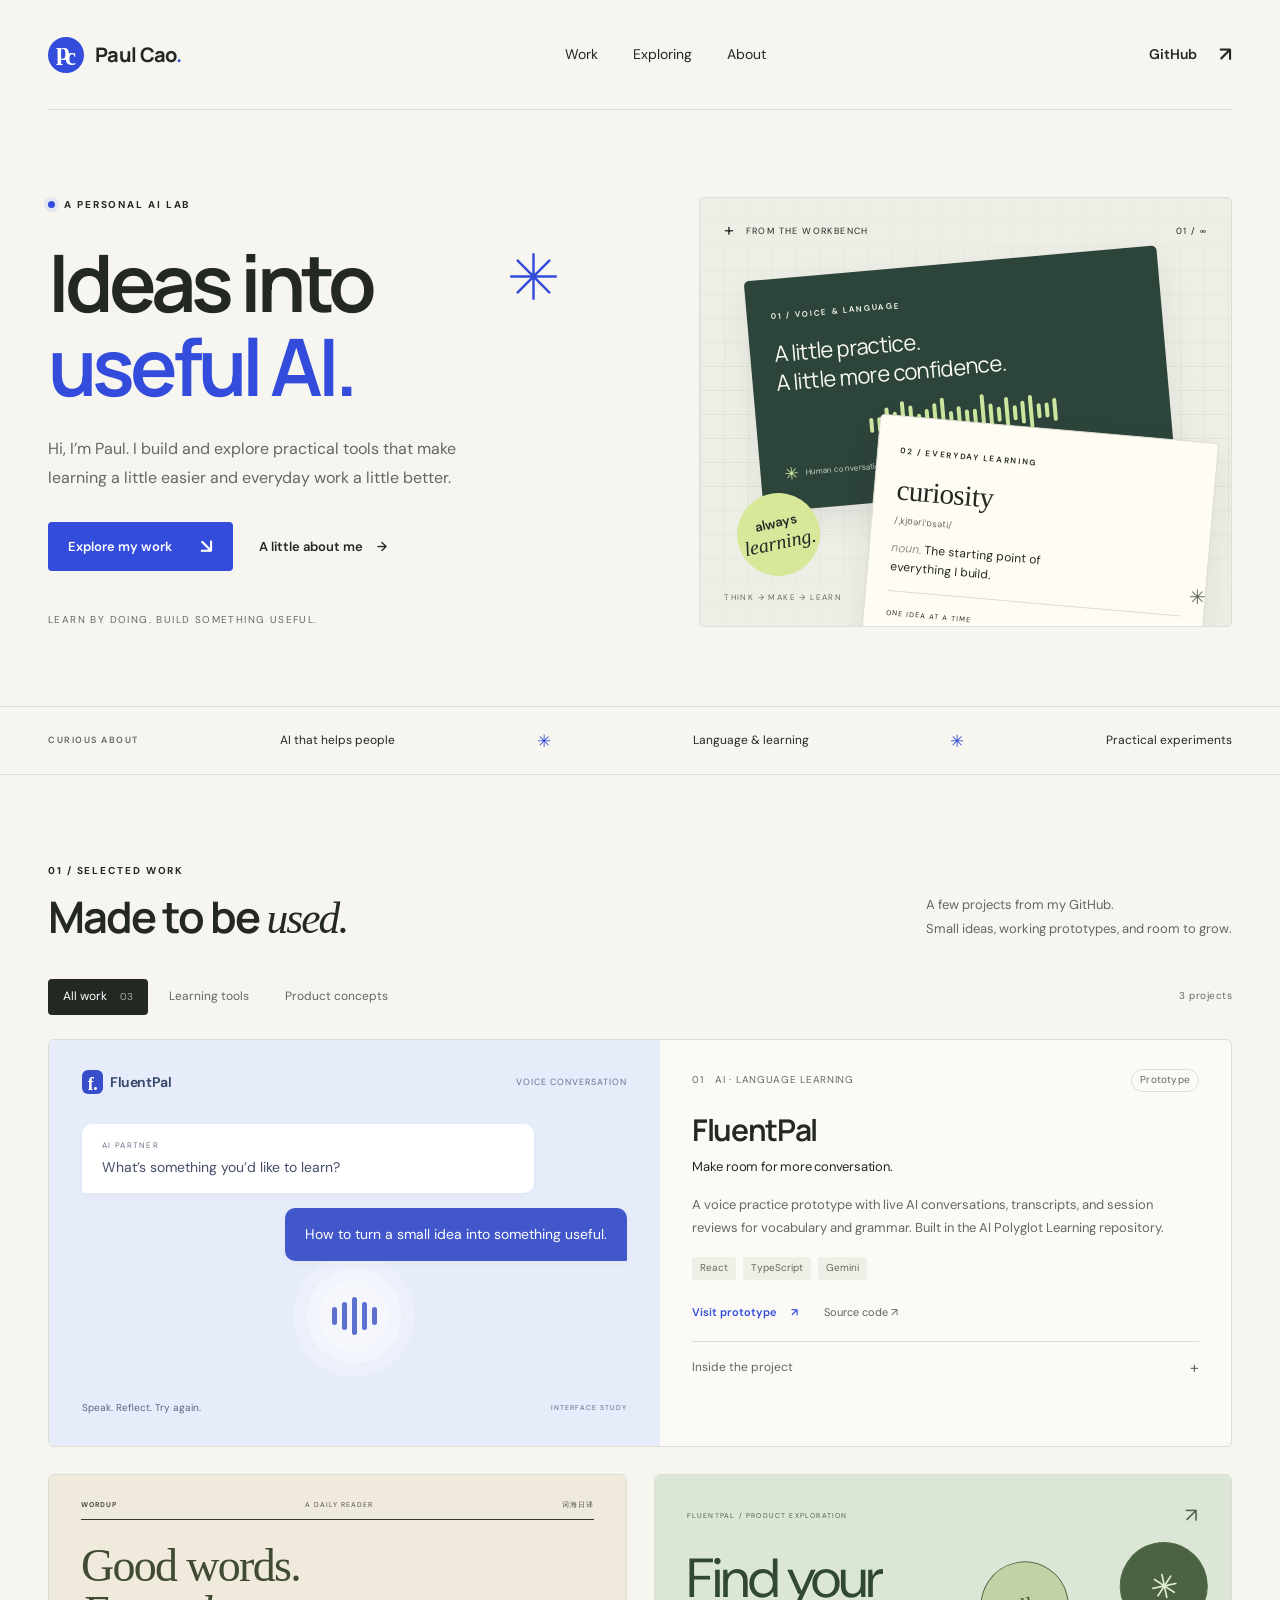
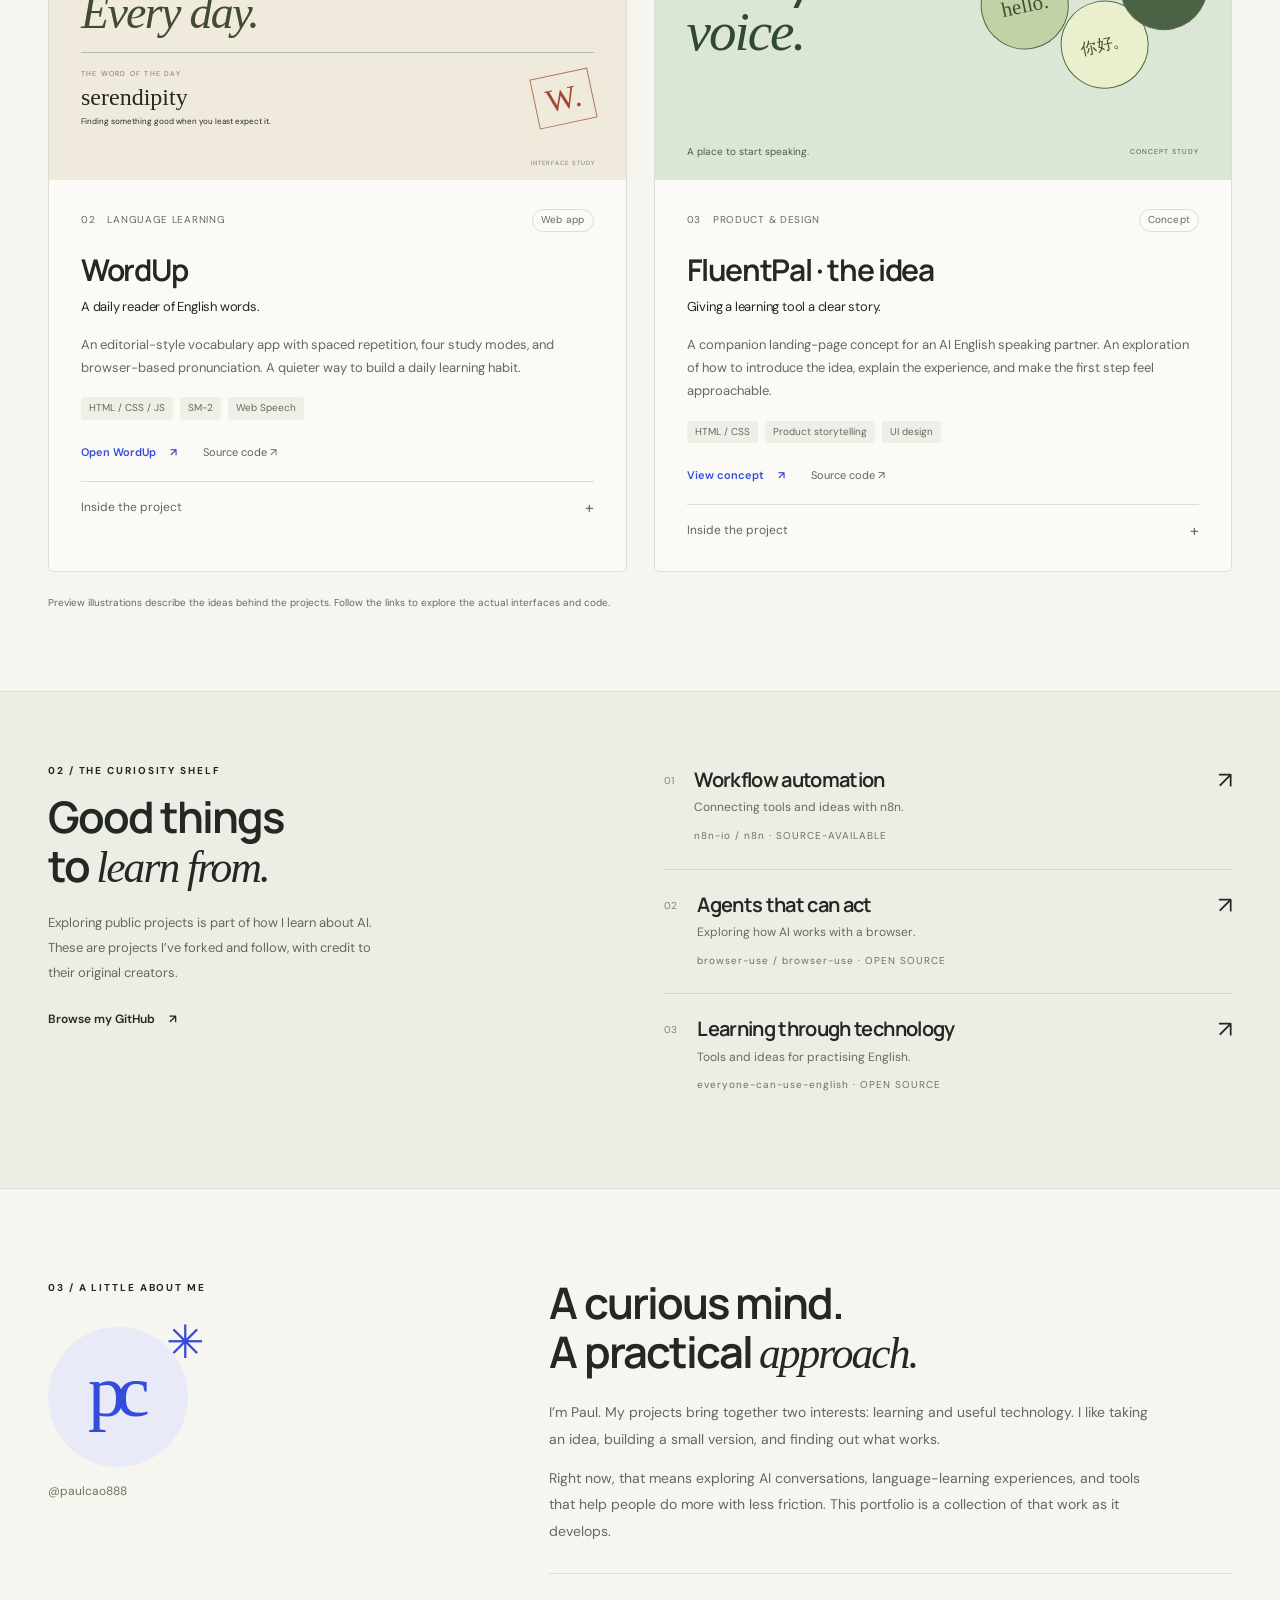
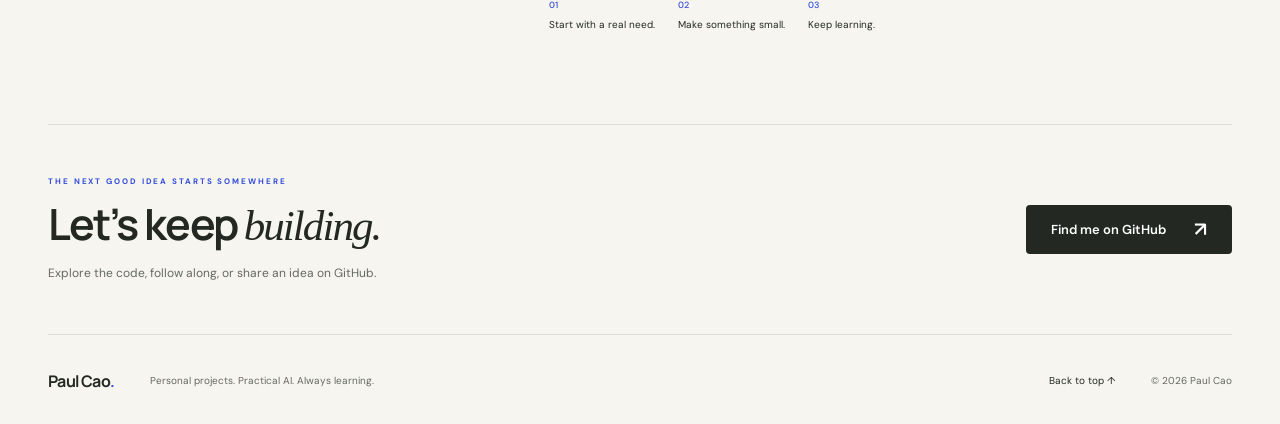
==== commit 57c2b078: "Correct public-project attribution and exclude separate local repositories" ====
--- a/index.html
+++ b/index.html
@@ -42,7 +42,7 @@
     </section>
     <div class="focus-strip"><div class="wrap"><span>CURIOUS ABOUT</span><span>AI that helps people</span><i aria-hidden="true">✳</i><span>Language & learning</span><i aria-hidden="true">✳</i><span>Practical experiments</span></div></div>
     <section class="work-section wrap" id="work" aria-labelledby="work-heading">
-      <div class="section-heading"><div><p class="eyebrow">01 / SELECTED WORK</p><h2 id="work-heading">Made to be <em>used.</em></h2></div><p>A few projects from my GitHub.<br>Small ideas, working prototypes, and room to grow.</p></div>
+      <div class="section-heading"><div><p class="eyebrow">01 / SELECTED WORK</p><h2 id="work-heading">Made to be <em>used.</em></h2></div><p>A few projects from my GitHub.<br> Small ideas, working prototypes, and room to grow.</p></div>
       <div class="work-toolbar"><div class="filters" role="group" aria-label="Filter projects" hidden><button class="filter active" type="button" data-filter="all" aria-pressed="true">All work <span>03</span></button><button class="filter" type="button" data-filter="learning" aria-pressed="false">Learning tools</button><button class="filter" type="button" data-filter="concept" aria-pressed="false">Product concepts</button></div><span class="project-count" aria-live="polite">3 projects</span></div>
       <div class="project-grid">
         <article class="project project-featured" data-category="learning">
@@ -65,7 +65,7 @@
       </div>
       <p class="work-footnote">Preview illustrations describe the ideas behind the projects. Follow the links to explore the actual interfaces and code.</p>
     </section>
-    <section class="explore-section" id="explore" aria-labelledby="explore-heading"><div class="wrap explore-layout"><div class="explore-intro"><p class="eyebrow">02 / THE CURIOSITY SHELF</p><h2 id="explore-heading">Good things<br>to <em>learn from.</em></h2><p>Open source is part of how I explore AI. These are projects I’ve forked and follow, with credit to their original creators.</p><a class="text-link" href="https://github.com/paulcao888?tab=repositories" target="_blank" rel="noopener noreferrer">Browse my GitHub <span aria-hidden="true">↗</span></a></div><div class="explore-list"><a href="https://github.com/n8n-io/n8n" target="_blank" rel="noopener noreferrer"><span class="explore-number">01</span><div><h3>Workflow automation</h3><p>Connecting tools and ideas with n8n.</p><span>n8n-io / n8n · OPEN SOURCE</span></div><span class="explore-arrow" aria-hidden="true">↗</span></a><a href="https://github.com/browser-use/browser-use" target="_blank" rel="noopener noreferrer"><span class="explore-number">02</span><div><h3>Agents that can act</h3><p>Exploring how AI works with a browser.</p><span>browser-use / browser-use · OPEN SOURCE</span></div><span class="explore-arrow" aria-hidden="true">↗</span></a><a href="https://github.com/ZuodaoTech/everyone-can-use-english" target="_blank" rel="noopener noreferrer"><span class="explore-number">03</span><div><h3>Learning through technology</h3><p>Tools and ideas for practising English.</p><span>everyone-can-use-english · OPEN SOURCE</span></div><span class="explore-arrow" aria-hidden="true">↗</span></a></div></div></section>
+    <section class="explore-section" id="explore" aria-labelledby="explore-heading"><div class="wrap explore-layout"><div class="explore-intro"><p class="eyebrow">02 / THE CURIOSITY SHELF</p><h2 id="explore-heading">Good things<br>to <em>learn from.</em></h2><p>Exploring public projects is part of how I learn about AI. These are projects I’ve forked and follow, with credit to their original creators.</p><a class="text-link" href="https://github.com/paulcao888?tab=repositories" target="_blank" rel="noopener noreferrer">Browse my GitHub <span aria-hidden="true">↗</span></a></div><div class="explore-list"><a href="https://github.com/n8n-io/n8n" target="_blank" rel="noopener noreferrer"><span class="explore-number">01</span><div><h3>Workflow automation</h3><p>Connecting tools and ideas with n8n.</p><span>n8n-io / n8n · SOURCE-AVAILABLE</span></div><span class="explore-arrow" aria-hidden="true">↗</span></a><a href="https://github.com/browser-use/browser-use" target="_blank" rel="noopener noreferrer"><span class="explore-number">02</span><div><h3>Agents that can act</h3><p>Exploring how AI works with a browser.</p><span>browser-use / browser-use · OPEN SOURCE</span></div><span class="explore-arrow" aria-hidden="true">↗</span></a><a href="https://github.com/ZuodaoTech/everyone-can-use-english" target="_blank" rel="noopener noreferrer"><span class="explore-number">03</span><div><h3>Learning through technology</h3><p>Tools and ideas for practising English.</p><span>everyone-can-use-english · OPEN SOURCE</span></div><span class="explore-arrow" aria-hidden="true">↗</span></a></div></div></section>
     <section class="about-section wrap" id="about" aria-labelledby="about-heading"><div class="about-label"><p class="eyebrow">03 / A LITTLE ABOUT ME</p><div class="about-monogram" aria-hidden="true">pc<span>✳</span></div><span class="about-handle">@paulcao888</span></div><div class="about-copy"><h2 id="about-heading">A curious mind.<br>A practical <em>approach.</em></h2><p>I’m Paul. My projects bring together two interests: learning and useful technology. I like taking an idea, building a small version, and finding out what works.</p><p>Right now, that means exploring AI conversations, language-learning experiences, and tools that help people do more with less friction. This portfolio is a collection of that work as it develops.</p><div class="principles"><span><b>01</b> Start with a real need.</span><span><b>02</b> Make something small.</span><span><b>03</b> Keep learning.</span></div></div></section>
     <section class="contact-section wrap" aria-labelledby="contact-heading"><div><p class="eyebrow">THE NEXT GOOD IDEA STARTS SOMEWHERE</p><h2 id="contact-heading">Let’s keep <em>building.</em></h2><p>Explore the code, follow along, or share an idea on GitHub.</p></div><a class="button button-dark" href="https://github.com/paulcao888" target="_blank" rel="noopener noreferrer">Find me on GitHub <span aria-hidden="true">↗</span></a></section>
   </main>
--- a/styles.css
+++ b/styles.css
@@ -1,13 +1,2205 @@
 @import url('https://fonts.googleapis.com/css2?family=DM+Sans:wght@400;450;500;550;600;650;700&family=Manrope:wght@400;500;600;650;700;750;800&display=swap');
-:root{--paper:#f6f5ef;--ink:#232823;--muted:#646960;--line:#dcded3;--blue:#334cdb;--blue-light:#e8ecff;--serif:Georgia,'Times New Roman',serif;--sans:'DM Sans',Arial,sans-serif;--heading:'Manrope',Arial,sans-serif}
-*{box-sizing:border-box}html{scroll-behavior:smooth;scroll-padding-top:35px}body{margin:0;background:var(--paper);color:var(--ink);font-family:var(--sans);font-size:16px;line-height:1.65;-webkit-font-smoothing:antialiased}a{color:inherit;text-decoration:none}button{font:inherit}a,button,summary{-webkit-tap-highlight-color:transparent}button,summary{cursor:pointer}button:focus-visible,a:focus-visible,summary:focus-visible{outline:3px solid var(--blue);outline-offset:5px}::selection{background:#d5ddff}h1,h2,h3,p{margin:0}h1,h2,h3{font-family:var(--heading);line-height:1.12;font-weight:650;letter-spacing:-.045em}h2{font-size:clamp(32px,3.4vw,48px)}h2 em{font-family:var(--serif);font-weight:400}h3{font-size:30px}.wrap{width:min(1220px,calc(100% - 96px));margin-inline:auto}.site-header{height:110px;display:flex;align-items:center;justify-content:space-between;border-bottom:1px solid var(--line)}.wordmark{display:flex;align-items:center;font-family:var(--heading);font-weight:750;font-size:20px;letter-spacing:-.7px}.wordmark-dot{color:var(--blue)}.monogram{position:relative;display:inline-flex;background:var(--blue);color:#fff;width:36px;height:36px;border-radius:50%;justify-content:center;align-items:center;margin-right:11px;font:700 25px var(--serif);letter-spacing:-5px;padding-right:5px;padding-bottom:6px}.monogram span{position:relative;top:5px}.site-header nav{display:flex;gap:35px;font-size:14px}.site-header nav a:hover,.header-github:hover{color:var(--blue)}.header-github{display:flex;gap:22px;align-items:center;font-weight:600;font-size:14px}.header-github span{font-size:20px}.hero{padding:86px 0 78px;display:grid;grid-template-columns:1.1fr 1fr;gap:65px;align-items:center}.eyebrow{font-size:10px;font-weight:700;letter-spacing:1.9px;line-height:1.7}.hero .eyebrow{display:flex;gap:9px;align-items:center;margin-bottom:27px}.status-dot{width:7px;height:7px;border-radius:50%;background:var(--blue);box-shadow:0 0 0 4px #e4e7f1}.hero h1{font-size:clamp(54px,6.2vw,83px);line-height:1.06;letter-spacing:-5px;position:relative;font-weight:650;max-width:510px}.hero h1>span{color:var(--blue)}.heading-star{position:absolute;width:49px;height:49px;right:0;top:12px;stroke:var(--blue);stroke-width:4}.hero-intro{max-width:440px;color:var(--muted);font-size:16px;line-height:1.8;margin-top:27px}.hero-actions{display:flex;gap:26px;align-items:center;margin-top:29px}.button{min-height:49px;padding:13px 20px;display:inline-flex;align-items:center;justify-content:center;gap:28px;font-size:13px;font-weight:600;border-radius:4px;transition:background .2s,transform .2s}.button:hover{transform:translateY(-2px)}.button-primary{background:var(--blue);color:white}.button-primary:hover{background:#243dc1}.button span{font-size:20px;line-height:1}.text-link{font-size:13px;font-weight:600;display:inline-flex;gap:14px;align-items:center}.text-link:hover{text-decoration:underline;text-underline-offset:5px}.hero-note{margin-top:41px;font-size:9px;letter-spacing:1.4px;color:#646960}.lab-visual{min-width:0;height:430px;position:relative;border:1px solid #dddeda;background:#edeee6;border-radius:5px;overflow:hidden}.visual-grid{position:absolute;inset:0;background-image:linear-gradient(#d7dcd188 1px,transparent 1px),linear-gradient(90deg,#d7dcd188 1px,transparent 1px);background-size:24px 24px;mask-image:linear-gradient(transparent,#000 35%,#000 70%,transparent)}.visual-label,.visual-footer{position:absolute;left:24px;right:24px;display:flex;align-items:center;font-size:9px;letter-spacing:1.4px}.visual-label{top:18px;gap:10px}.visual-label>span:last-child{margin-left:auto}.tiny-cross{font-size:18px}.idea-card{position:absolute;box-shadow:0 12px 32px #23282313;border-radius:5px}.voice-card{background:#2d443a;color:#f8f9f0;width:78%;left:10%;top:65px;padding:22px 24px;transform:rotate(-5deg)}.card-caption{font-size:8px;letter-spacing:1.7px;font-weight:600}.voice-title{font-size:22px;line-height:1.32;margin-top:13px;font-family:var(--heading);letter-spacing:-.6px}.waveform{height:54px;display:flex;gap:4px;align-items:center;margin-top:8px;justify-content:center}.waveform i{width:4px;height:15px;background:#cee69f;border-radius:3px}.waveform i:nth-child(3n){height:33px}.waveform i:nth-child(5n){height:43px}.waveform i:nth-child(4n){height:23px}.voice-bottom{display:flex;align-items:center;gap:7px;font-size:8px;letter-spacing:.1px;color:#c7d2c8}.voice-symbol{font-size:17px;color:#cee69f}.word-card{width:64%;background:#fffcf4;right:4%;top:230px;padding:19px 22px 12px;transform:rotate(5deg);border:1px solid #deded2}.word-card-title{font-family:var(--serif);font-size:29px;margin-top:5px;letter-spacing:-.5px}.word-card-title span{font-family:var(--sans);font-size:9px;letter-spacing:0;display:block;color:var(--muted);margin-top:-1px}.word-card p{font-size:12px;line-height:1.6;margin-top:10px}.word-card p em{color:#939487}.word-card-bottom{display:flex;justify-content:space-between;border-top:1px solid var(--line);margin-top:14px;padding-top:8px;font-size:7px;letter-spacing:1px;align-items:center}.word-card-bottom span{font-size:16px}.visual-sticker{position:absolute;left:7%;bottom:50px;display:flex;width:83px;height:83px;border-radius:50%;background:#d8e89b;align-items:center;justify-content:center;flex-direction:column;line-height:1.2;transform:rotate(-12deg);font-size:13px;font-weight:600}.visual-sticker em{font-family:var(--serif);font-size:20px;font-weight:400}.visual-footer{bottom:12px;justify-content:space-between;font-size:8px;color:#626d5e}.visual-footer>span:last-child{font-size:20px}.focus-strip{border-block:1px solid var(--line)}.focus-strip .wrap{display:flex;gap:40px;justify-content:space-between;align-items:center;min-height:67px;font-size:12px}.focus-strip span:first-child{font-size:9px;font-weight:600;letter-spacing:1.5px;color:var(--muted)}.focus-strip i{color:var(--blue);font-style:normal;font-size:17px}.work-section{padding-block:87px 79px}.section-heading{display:flex;justify-content:space-between;align-items:end;gap:25px}.section-heading h2{margin-top:14px}.section-heading>p{font-size:13px;color:var(--muted);line-height:1.8;padding-bottom:3px}.work-toolbar{display:flex;justify-content:space-between;align-items:center;margin-top:35px;margin-bottom:24px;min-height:37px}.filters{display:flex;gap:6px}.filter{border:none;color:#62685f;padding:7px 15px;background:transparent;font-size:12px;border-radius:4px}.filter:hover{background:#e8eadf}.filter.active{background:var(--ink);color:white}.filter>span{margin-left:10px;opacity:.6;font-size:10px}.project-count{font-size:10px;letter-spacing:.5px;color:var(--muted)}.project-grid{display:grid;grid-template-columns:1fr 1fr;gap:27px}.project{border:1px solid var(--line);background:#fbfaf6;border-radius:6px;overflow:hidden;min-width:0}.project-featured{grid-column:1/-1;display:grid;grid-template-columns:1.07fr 1fr}.project-preview{position:relative;overflow:hidden;min-height:305px}.preview-fluent{background:#e7ecfa;padding:30px 33px;display:flex;flex-direction:column;min-height:406px}.preview-topline{display:flex;justify-content:space-between;align-items:center;font-size:9px;color:#657196;letter-spacing:1px}.preview-topline>span:first-child{display:flex;gap:7px;align-items:center;color:#34476d;font-size:14px;font-weight:650;letter-spacing:-.4px}.mini-logo{width:21px;height:24px;background:#384dc9;color:white;text-align:center;border-radius:6px;font-size:18px;font-family:var(--serif)}.conversation{padding-top:30px;display:flex;flex-direction:column;gap:15px;position:relative;z-index:1}.chat-bubble{font-size:14px;line-height:1.6;padding:15px 20px;box-shadow:0 3px 10px #3b407607;border-radius:10px;max-width:83%}.chat-ai{background:white;color:#454e6b;border-bottom-left-radius:1px}.chat-ai span{display:block;color:#646d83;font-size:8px;letter-spacing:1.3px;margin-bottom:4px}.chat-human{align-self:flex-end;background:#4257ca;color:#fff;border-bottom-right-radius:1px}.voice-orb{position:relative;display:flex;justify-content:center;align-items:center;gap:5px;width:70px;height:70px;border-radius:50%;margin:20px auto;background:#fff9;box-shadow:0 0 0 12px #fff5,0 0 0 26px #fff3}.voice-orb span{background:#5c70ce;border-radius:4px;width:5px;height:18px}.voice-orb span:nth-child(2),.voice-orb span:nth-child(4){height:28px}.voice-orb span:nth-child(3){height:38px}.preview-bottom{display:flex;justify-content:space-between;font-size:10px;color:#5c6682;align-items:center;margin-top:auto}.preview-bottom>span:last-child{font-size:7px;letter-spacing:1px}.project-body{padding:29px 32px 24px}.project-meta{display:flex;align-items:center;gap:12px;font-size:9px;color:var(--muted);letter-spacing:.7px;margin-bottom:21px}.project-meta>span:first-child{color:#646960}.project-status{margin-left:auto;border:1px solid var(--line);border-radius:20px;padding:2px 8px;font-size:8px;letter-spacing:.2px;white-space:nowrap}.project h3{font-size:30px}.project-subtitle{font-size:15px;letter-spacing:-.2px;margin-top:9px!important;color:var(--ink)!important}.project-body>p{font-size:13px;line-height:1.8;color:var(--muted);margin-top:14px}.tech-list{list-style:none;display:flex;gap:7px;flex-wrap:wrap;margin:18px 0 23px;padding:0}.tech-list li{font-size:9px;color:#636b5c;background:#eeefe7;border-radius:3px;padding:3px 8px}.project-links{display:flex;gap:26px;align-items:center;margin-bottom:20px}.project-links>a{font-size:11px}.project-links>a:first-child{color:var(--blue)}.project-links>a:last-child{color:#5d645b}.project-links>a:hover{text-decoration:underline;text-underline-offset:4px}details{border-top:1px solid var(--line);padding-top:10px}summary{font-size:10px;color:#5f675b;list-style:none;display:flex;justify-content:space-between;align-items:center}summary::-webkit-details-marker{display:none}summary span{font-size:16px}details[open] summary span{transform:rotate(45deg)}details p{font-size:12px;color:var(--muted);margin-top:10px;line-height:1.8}.preview-wordup{background:#f0eadc;padding:24px 32px 27px}.wordup-masthead{border-bottom:1px solid #353b2f;display:flex;justify-content:space-between;font-size:7px;letter-spacing:1px;padding-bottom:8px;color:#49503d}.wordup-masthead>span:first-child{font-weight:700}.wordup-title{font-family:var(--serif);font-size:46px;line-height:1.03;color:#414b32;letter-spacing:-1.7px;margin:22px 0 16px}.wordup-title em{font-weight:400}.wordup-rule{height:1px;background:#b6baa8}.wordup-entry{display:flex;justify-content:space-between;align-items:center;margin-top:15px}.wordup-entry div>span{font-size:7px;letter-spacing:1.2px;display:block;color:#737c66}.wordup-entry strong{display:block;font:24px var(--serif);margin-block:4px}.wordup-entry small{font-size:8px;display:block;max-width:250px}.wordup-stamp{font:32px var(--serif);color:#a44831;border:1px solid #b57459;padding:6px 11px;transform:rotate(-12deg)}.study-caption{position:absolute;right:31px;bottom:11px;font-size:6px;letter-spacing:1px;color:#737c66}.preview-concept{background:#dce6d7;padding:24px 32px 20px;display:flex;flex-direction:column}.concept-top{display:flex;justify-content:space-between;align-items:center;font-size:7px;letter-spacing:1.2px;color:#4a6245}.concept-top>span:last-child{font-size:20px}.concept-title{font-size:55px;line-height:.96;letter-spacing:-2px;color:#314832;margin-top:20px;position:relative;z-index:1}.concept-title em{font-family:var(--serif);font-weight:400}.concept-circles{position:absolute;right:24px;top:70px;display:flex;align-items:center;transform:rotate(-12deg)}.concept-circles span{height:88px;width:88px;display:flex;align-items:center;justify-content:center;border-radius:50%;border:1px solid #526b43;margin-left:-18px;background:#c2d2a7;font:21px var(--serif);color:#3b5131}.concept-circles span:nth-child(2){background:#eaf0ce;transform:translateY(55px);font-size:16px}.concept-circles span:nth-child(3){background:#4b6244;color:#e4edcf;font-size:34px;transform:translateY(10px)}.preview-concept .preview-bottom{color:#45613d}.work-footnote{font-size:10px;color:#646960;margin-top:23px}.explore-section{background:#ecede4;border-block:1px solid var(--line);padding:70px 0}.explore-layout{display:grid;grid-template-columns:1fr 1.1fr;gap:100px}.explore-intro h2{margin-top:14px}.explore-intro>p:not(.eyebrow){font-size:13px;color:var(--muted);line-height:1.9;max-width:345px;margin-top:20px}.explore-intro .text-link{margin-top:25px;font-size:12px}.explore-list>a{display:flex;align-items:flex-start;gap:20px;padding:24px 0;border-bottom:1px solid #d3d6ca}.explore-list>a:first-child{padding-top:7px}.explore-list>a:last-child{border-bottom:0}.explore-number{font-size:9px;margin-top:4px;color:#7d8577}.explore-list h3{font-size:20px;letter-spacing:-.65px}.explore-list p{font-size:12px;color:#646d5d;margin-top:7px}.explore-list div>span{font-size:8px;letter-spacing:1px;color:#697460;display:block;margin-top:10px}.explore-arrow{margin-left:auto;font-size:23px;line-height:1;transition:transform .2s}.explore-list>a:hover .explore-arrow{transform:translate(3px,-3px);color:var(--blue)}.about-section{padding:90px 0;display:grid;grid-template-columns:1fr 1.7fr;gap:100px}.about-monogram{display:flex;position:relative;align-items:center;justify-content:center;width:140px;height:140px;border-radius:50%;background:#e8ebf7;color:var(--blue);font:75px var(--serif);letter-spacing:-9px;padding-bottom:12px;padding-right:7px;margin-top:31px}.about-monogram>span{position:absolute;right:-8px;top:-7px;color:var(--blue);font-size:46px;line-height:1}.about-handle{font-size:12px;color:#6c7463;display:block;margin-top:15px}.about-copy>p{font-size:14px;color:var(--muted);margin-top:22px;line-height:1.9;max-width:600px}.about-copy>p+p{margin-top:12px}.principles{display:flex;gap:23px;border-top:1px solid var(--line);padding-top:24px;margin-top:29px}.principles>span{font-size:10px}.principles b{display:block;color:var(--blue);font-size:9px;margin-bottom:4px;font-weight:500}.contact-section{border-top:1px solid var(--line);border-bottom:1px solid var(--line);padding:50px 0;display:flex;align-items:center;justify-content:space-between;gap:35px}.contact-section .eyebrow{font-size:8px;color:var(--blue)}.contact-section h2{font-size:43px;margin-top:12px}.contact-section p:last-child{font-size:12px;color:var(--muted);margin-top:14px}.button-dark{background:var(--ink);color:white;min-width:206px}.button-dark:hover{background:var(--blue)}.site-footer{padding:33px 0 29px;display:flex;align-items:center;gap:35px;font-size:10px}.footer-brand{font-family:var(--heading);font-size:16px;font-weight:700;letter-spacing:-.6px}.footer-brand span{color:var(--blue)}.site-footer>p{color:var(--muted)}.site-footer>a:nth-last-child(2){margin-left:auto;white-space:nowrap}.site-footer small{font-size:9px;color:var(--muted)}.skip-link{position:fixed;top:-100px;left:20px;background:var(--blue);color:#fff;padding:12px 18px;z-index:50}.skip-link:focus{top:10px}[hidden]{display:none!important}
-@media(min-width:1500px){.hero h1{font-size:86px}.hero{gap:90px;padding-block:95px 85px}.lab-visual{height:450px}.word-card{top:245px}}
-@media(max-width:1100px){.wrap{width:calc(100% - 64px)}.hero{gap:30px;padding-block:65px}.hero h1{font-size:66px;letter-spacing:-4px}.heading-star{width:36px;right:0}.hero-actions{gap:18px}.hero-actions .text-link{font-size:11px}.lab-visual{height:410px}.voice-card{left:7%;width:85%;padding:20px}.word-card{width:72%;right:4%;top:222px}.visual-sticker{width:67px;height:67px;left:4%;bottom:48px;font-size:10px}.visual-sticker em{font-size:16px}.focus-strip .wrap{gap:20px}.explore-layout{gap:60px}.about-section{gap:60px}.project-body{padding:25px}.preview-fluent{padding:26px}.concept-circles{right:15px}.concept-circles span{width:65px;height:65px;font-size:16px}.concept-title{font-size:50px}.site-footer{gap:24px}}
-@media(max-width:800px){.wrap{width:calc(100% - 40px)}.site-header{height:86px}.site-header nav{gap:22px;font-size:12px}.header-github{gap:10px;font-size:12px}.hero{grid-template-columns:1fr 1fr;gap:25px;padding:52px 0}.hero h1{font-size:53px;letter-spacing:-3px}.hero h1 .heading-star{width:26px;height:26px;right:-1px;top:4px}.hero-intro{font-size:14px}.hero-actions{flex-wrap:wrap;gap:15px;margin-top:22px}.hero-note{font-size:7px;margin-top:25px}.lab-visual{height:375px}.visual-label{left:15px;right:15px;font-size:7px;gap:6px}.voice-card{top:57px;padding:16px;left:6%;width:88%}.voice-title{font-size:17px}.voice-bottom{font-size:6px}.card-caption{font-size:6px}.waveform{gap:3px}.waveform i{width:3px}.word-card{top:207px;padding:14px 16px;width:74%}.word-card-title{font-size:24px}.word-card-title span{font-size:7px}.word-card p{font-size:10px}.word-card-bottom{font-size:6px}.visual-sticker{bottom:47px;left:3%;width:57px;height:57px;font-size:9px}.visual-sticker em{font-size:13px}.visual-footer{left:15px;right:15px;font-size:6px}.focus-strip .wrap{font-size:10px;gap:12px}.focus-strip span:first-child{font-size:7px;letter-spacing:1px}.focus-strip i{font-size:14px}.section-heading>p{font-size:11px}.work-section{padding-block:60px}.project-featured{grid-template-columns:1fr}.project-featured .project-preview{min-height:340px}.project-featured .conversation{max-width:430px;align-self:center;width:100%;padding-top:18px}.project-featured .voice-orb{position:absolute;bottom:40px;right:65px;margin:0;width:55px;height:55px}.project-featured .preview-bottom{margin-top:auto}.project-grid{gap:20px}.project-preview{min-height:270px}.preview-wordup,.preview-concept{padding:23px}.wordup-title{font-size:39px}.wordup-entry small{font-size:7px;max-width:160px}.wordup-entry strong{font-size:21px}.wordup-stamp{font-size:24px;padding:4px 7px}.concept-title{font-size:43px;z-index:1}.concept-circles{top:98px;right:12px}.concept-circles span{width:53px;height:53px;margin-left:-18px;font-size:14px}.concept-circles span:nth-child(2){font-size:12px}.concept-circles span:nth-child(3){font-size:26px}.project-body{padding:22px}.project h3{font-size:25px}.project-meta{font-size:7px;gap:7px}.project-status{font-size:7px;padding-inline:5px}.project-subtitle{font-size:13px!important}.project-body>p{font-size:12px}.project-links{gap:17px}.project-links>a{font-size:10px}.explore-layout{gap:40px;grid-template-columns:1fr 1.1fr}.explore-list h3{font-size:18px}.explore-list p{font-size:11px}.explore-list div>span{font-size:7px}.explore-list>a{gap:13px}.about-section{gap:40px;padding-block:65px;grid-template-columns:.8fr 1.5fr}.about-copy>p{font-size:13px}.principles{gap:15px}.principles>span{font-size:9px}.contact-section h2{font-size:34px}.site-footer{gap:18px;flex-wrap:wrap}.site-footer>p{font-size:9px}.site-footer small{width:100%;margin-top:-11px}}
-@media(max-width:600px){.wrap{width:calc(100% - 40px)}.site-header{height:76px;flex-wrap:wrap;column-gap:10px}.wordmark{font-size:18px}.monogram{width:29px;height:29px;font-size:22px;margin-right:8px}.site-header nav{gap:17px;font-size:11px}.header-github{display:none}.hero{grid-template-columns:1fr;padding-top:43px;padding-bottom:35px;gap:35px}.hero .eyebrow{margin-bottom:20px;font-size:9px}.hero h1{font-size:clamp(58px,14vw,78px);letter-spacing:-3.8px;max-width:420px}.hero h1 .heading-star{width:36px;height:36px;right:12px;top:4px}.hero-intro{font-size:14px;line-height:1.85;max-width:400px;margin-top:21px}.hero-actions{flex-wrap:nowrap;gap:23px}.hero-actions .text-link{font-size:11px}.button{font-size:12px;gap:20px;padding-inline:17px}.hero-note{font-size:7px;margin-top:25px}.lab-visual{height:360px}.visual-label{font-size:8px;left:22px;right:22px}.voice-card{width:76%;left:10%;top:52px;padding:18px 21px}.voice-title{font-size:20px}.voice-bottom{font-size:7px}.card-caption{font-size:7px}.word-card{top:193px;width:64%;right:6%;padding:14px 20px}.word-card-title{font-size:25px}.word-card p{font-size:11px}.word-card-title span{font-size:8px}.word-card-bottom{margin-top:10px}.visual-sticker{width:66px;height:66px;bottom:45px;left:7%;font-size:10px}.visual-sticker em{font-size:16px}.visual-footer{left:22px;right:22px;font-size:7px}.focus-strip .wrap{min-height:85px;justify-content:center;gap:12px;flex-wrap:wrap;padding-block:14px;font-size:10px}.focus-strip span:first-child{width:100%;text-align:center;font-size:7px;margin-bottom:-4px}.focus-strip i{font-size:12px}.focus-strip i:nth-of-type(2){display:none}.focus-strip span:last-child{display:none}.work-section{padding-top:49px;padding-bottom:45px}.section-heading{display:block}.section-heading h2{font-size:35px;margin-top:12px}.section-heading>p{font-size:12px;margin-top:16px}.section-heading>p br{display:none}.work-toolbar{margin-top:24px;margin-bottom:18px;gap:10px}.filter{font-size:10px;padding:7px 10px}.filter>span{font-size:8px;margin-left:5px}.filters{gap:2px}.project-count{font-size:8px;white-space:nowrap}.project-grid{grid-template-columns:1fr;gap:24px}.project-featured{grid-column:auto}.project-featured .project-preview{min-height:340px}.preview-fluent{padding:24px}.preview-topline{font-size:7px}.chat-bubble{font-size:12px;padding:13px 17px}.project-featured .voice-orb{right:65px;bottom:47px;width:45px;height:45px;box-shadow:0 0 0 10px #fff5,0 0 0 20px #fff3}.voice-orb span{width:4px;height:13px}.voice-orb span:nth-child(2),.voice-orb span:nth-child(4){height:21px}.voice-orb span:nth-child(3){height:30px}.preview-bottom{font-size:9px}.project-body{padding:24px}.project-meta{font-size:8px;gap:10px;margin-bottom:17px}.project-status{font-size:7px;padding:2px 8px}.project h3{font-size:28px}.project-subtitle{font-size:14px!important}.project-body>p{font-size:12px}.tech-list li{font-size:8px}.project-links>a{font-size:11px}.project-links{gap:25px}.preview-wordup,.preview-concept{min-height:285px;padding:24px}.wordup-title{font-size:42px}.wordup-entry small{font-size:8px;max-width:230px}.wordup-stamp{font-size:27px;padding:5px 10px}.concept-title{font-size:50px}.concept-circles{top:90px;right:23px}.concept-circles span{width:70px;height:70px;font-size:18px}.concept-circles span:nth-child(2){font-size:15px}.concept-circles span:nth-child(3){font-size:32px}.work-footnote{font-size:9px;line-height:1.8}.explore-section{padding-block:45px}.explore-layout{grid-template-columns:1fr;gap:36px}.explore-intro h2{font-size:34px}.explore-intro>p:not(.eyebrow){max-width:100%;font-size:12px}.explore-intro .text-link{margin-top:20px}.explore-list h3{font-size:20px}.explore-list p{font-size:12px}.explore-list div>span{font-size:7px}.explore-list>a{padding-block:22px}.about-section{grid-template-columns:1fr;gap:28px;padding-block:45px}.about-label{display:flex;align-items:center;gap:14px;flex-wrap:wrap}.about-label .eyebrow{width:100%}.about-monogram{width:56px;height:56px;font-size:34px;letter-spacing:-5px;padding-bottom:7px;padding-right:5px;margin-top:8px}.about-monogram>span{font-size:22px;right:-3px;top:-4px}.about-handle{margin:8px 0 0;font-size:11px}.about-copy h2{font-size:35px}.about-copy>p{font-size:13px}.principles{gap:20px;justify-content:space-between}.principles>span{font-size:9px}.contact-section{flex-direction:column;align-items:flex-start;padding-block:35px;gap:24px}.contact-section h2{font-size:34px}.contact-section p:last-child{font-size:11px}.contact-section .eyebrow{font-size:7px;letter-spacing:1.3px}.button-dark{min-width:200px}.site-footer{padding-block:27px;gap:14px}.site-footer>p{order:3;width:100%;font-size:9px}.site-footer>a:nth-last-child(2){font-size:9px}.site-footer small{order:4;margin:0}}
-@media(prefers-reduced-motion:reduce){html{scroll-behavior:auto}*,*::before,*::after{transition:none!important;animation:none!important}}
+:root {
+  --paper:#f6f5ef;
+  --ink:#232823;
+  --muted:#646960;
+  --line:#dcded3;
+  --blue:#334cdb;
+  --blue-light:#e8ecff;
+  --serif:Georgia,'Times New Roman',serif;
+  --sans:'DM Sans',Arial,sans-serif;
+  --heading:'Manrope',Arial,sans-serif
+}
+
+* {
+  box-sizing:border-box
+}
+
+html {
+  scroll-behavior:smooth;
+  scroll-padding-top:35px
+}
+
+body {
+  margin:0;
+  background:var(--paper);
+  color:var(--ink);
+  font-family:var(--sans);
+  font-size:16px;
+  line-height:1.65;
+  -webkit-font-smoothing:antialiased
+}
+
+a {
+  color:inherit;
+  text-decoration:none
+}
+
+button {
+  font:inherit
+}
+
+a,button,summary {
+  -webkit-tap-highlight-color:transparent
+}
+
+button,summary {
+  cursor:pointer
+}
+
+button:focus-visible,a:focus-visible,summary:focus-visible {
+  outline:3px solid var(--blue);
+  outline-offset:5px
+}
+
+::selection {
+  background:#d5ddff
+}
+
+h1,h2,h3,p {
+  margin:0
+}
+
+h1,h2,h3 {
+  font-family:var(--heading);
+  line-height:1.12;
+  font-weight:650;
+  letter-spacing:-.045em
+}
+
+h2 {
+  font-size:clamp(32px,3.4vw,48px)
+}
+
+h2 em {
+  font-family:var(--serif);
+  font-weight:400
+}
+
+h3 {
+  font-size:30px
+}
+
+.wrap {
+  width:min(1220px,calc(100% - 96px));
+  margin-inline:auto
+}
+
+.site-header {
+  height:110px;
+  display:flex;
+  align-items:center;
+  justify-content:space-between;
+  border-bottom:1px solid var(--line)
+}
+
+.wordmark {
+  display:flex;
+  align-items:center;
+  font-family:var(--heading);
+  font-weight:750;
+  font-size:20px;
+  letter-spacing:-.7px
+}
+
+.wordmark-dot {
+  color:var(--blue)
+}
+
+.monogram {
+  position:relative;
+  display:inline-flex;
+  background:var(--blue);
+  color:#fff;
+  width:36px;
+  height:36px;
+  border-radius:50%;
+  justify-content:center;
+  align-items:center;
+  margin-right:11px;
+  font:700 25px var(--serif);
+  letter-spacing:-5px;
+  padding-right:5px;
+  padding-bottom:6px
+}
+
+.monogram span {
+  position:relative;
+  top:5px
+}
+
+.site-header nav {
+  display:flex;
+  gap:35px;
+  font-size:14px
+}
+
+.site-header nav a:hover,.header-github:hover {
+  color:var(--blue)
+}
+
+.header-github {
+  display:flex;
+  gap:22px;
+  align-items:center;
+  font-weight:600;
+  font-size:14px
+}
+
+.header-github span {
+  font-size:20px
+}
+
+.hero {
+  padding:86px 0 78px;
+  display:grid;
+  grid-template-columns:1.1fr 1fr;
+  gap:65px;
+  align-items:center
+}
+
+.eyebrow {
+  font-size:10px;
+  font-weight:700;
+  letter-spacing:1.9px;
+  line-height:1.7
+}
+
+.hero .eyebrow {
+  display:flex;
+  gap:9px;
+  align-items:center;
+  margin-bottom:27px
+}
+
+.status-dot {
+  width:7px;
+  height:7px;
+  border-radius:50%;
+  background:var(--blue);
+  box-shadow:0 0 0 4px #e4e7f1
+}
+
+.hero h1 {
+  font-size:clamp(54px,6.2vw,83px);
+  line-height:1.06;
+  letter-spacing:-5px;
+  position:relative;
+  font-weight:650;
+  max-width:510px
+}
+
+.hero h1>span {
+  color:var(--blue)
+}
+
+.heading-star {
+  position:absolute;
+  width:49px;
+  height:49px;
+  right:0;
+  top:12px;
+  stroke:var(--blue);
+  stroke-width:4
+}
+
+.hero-intro {
+  max-width:440px;
+  color:var(--muted);
+  font-size:16px;
+  line-height:1.8;
+  margin-top:27px
+}
+
+.hero-actions {
+  display:flex;
+  gap:26px;
+  align-items:center;
+  margin-top:29px
+}
+
+.button {
+  min-height:49px;
+  padding:13px 20px;
+  display:inline-flex;
+  align-items:center;
+  justify-content:center;
+  gap:28px;
+  font-size:13px;
+  font-weight:600;
+  border-radius:4px;
+  transition:background .2s,transform .2s
+}
+
+.button:hover {
+  transform:translateY(-2px)
+}
+
+.button-primary {
+  background:var(--blue);
+  color:white
+}
+
+.button-primary:hover {
+  background:#243dc1
+}
+
+.button span {
+  font-size:20px;
+  line-height:1
+}
+
+.text-link {
+  font-size:13px;
+  font-weight:600;
+  display:inline-flex;
+  gap:14px;
+  align-items:center
+}
+
+.text-link:hover {
+  text-decoration:underline;
+  text-underline-offset:5px
+}
+
+.hero-note {
+  margin-top:41px;
+  font-size:9px;
+  letter-spacing:1.4px;
+  color:#646960
+}
+
+.lab-visual {
+  min-width:0;
+  height:430px;
+  position:relative;
+  border:1px solid #dddeda;
+  background:#edeee6;
+  border-radius:5px;
+  overflow:hidden
+}
+
+.visual-grid {
+  position:absolute;
+  inset:0;
+  background-image:linear-gradient(#d7dcd188 1px,transparent 1px),linear-gradient(90deg,#d7dcd188 1px,transparent 1px);
+  background-size:24px 24px;
+  mask-image:linear-gradient(transparent,#000 35%,#000 70%,transparent)
+}
+
+.visual-label,.visual-footer {
+  position:absolute;
+  left:24px;
+  right:24px;
+  display:flex;
+  align-items:center;
+  font-size:9px;
+  letter-spacing:1.4px
+}
+
+.visual-label {
+  top:18px;
+  gap:10px
+}
+
+.visual-label>span:last-child {
+  margin-left:auto
+}
+
+.tiny-cross {
+  font-size:18px
+}
+
+.idea-card {
+  position:absolute;
+  box-shadow:0 12px 32px #23282313;
+  border-radius:5px
+}
+
+.voice-card {
+  background:#2d443a;
+  color:#f8f9f0;
+  width:78%;
+  left:10%;
+  top:65px;
+  padding:22px 24px;
+  transform:rotate(-5deg)
+}
+
+.card-caption {
+  font-size:8px;
+  letter-spacing:1.7px;
+  font-weight:600
+}
+
+.voice-title {
+  font-size:22px;
+  line-height:1.32;
+  margin-top:13px;
+  font-family:var(--heading);
+  letter-spacing:-.6px
+}
+
+.waveform {
+  height:54px;
+  display:flex;
+  gap:4px;
+  align-items:center;
+  margin-top:8px;
+  justify-content:center
+}
+
+.waveform i {
+  width:4px;
+  height:15px;
+  background:#cee69f;
+  border-radius:3px
+}
+
+.waveform i:nth-child(3n) {
+  height:33px
+}
+
+.waveform i:nth-child(5n) {
+  height:43px
+}
+
+.waveform i:nth-child(4n) {
+  height:23px
+}
+
+.voice-bottom {
+  display:flex;
+  align-items:center;
+  gap:7px;
+  font-size:8px;
+  letter-spacing:.1px;
+  color:#c7d2c8
+}
+
+.voice-symbol {
+  font-size:17px;
+  color:#cee69f
+}
+
+.word-card {
+  width:64%;
+  background:#fffcf4;
+  right:4%;
+  top:230px;
+  padding:19px 22px 12px;
+  transform:rotate(5deg);
+  border:1px solid #deded2
+}
+
+.word-card-title {
+  font-family:var(--serif);
+  font-size:29px;
+  margin-top:5px;
+  letter-spacing:-.5px
+}
+
+.word-card-title span {
+  font-family:var(--sans);
+  font-size:9px;
+  letter-spacing:0;
+  display:block;
+  color:var(--muted);
+  margin-top:-1px
+}
+
+.word-card p {
+  font-size:12px;
+  line-height:1.6;
+  margin-top:10px
+}
+
+.word-card p em {
+  color:#939487
+}
+
+.word-card-bottom {
+  display:flex;
+  justify-content:space-between;
+  border-top:1px solid var(--line);
+  margin-top:14px;
+  padding-top:8px;
+  font-size:7px;
+  letter-spacing:1px;
+  align-items:center
+}
+
+.word-card-bottom span {
+  font-size:16px
+}
+
+.visual-sticker {
+  position:absolute;
+  left:7%;
+  bottom:50px;
+  display:flex;
+  width:83px;
+  height:83px;
+  border-radius:50%;
+  background:#d8e89b;
+  align-items:center;
+  justify-content:center;
+  flex-direction:column;
+  line-height:1.2;
+  transform:rotate(-12deg);
+  font-size:13px;
+  font-weight:600
+}
+
+.visual-sticker em {
+  font-family:var(--serif);
+  font-size:20px;
+  font-weight:400
+}
+
+.visual-footer {
+  bottom:12px;
+  justify-content:space-between;
+  font-size:8px;
+  color:#626d5e
+}
+
+.visual-footer>span:last-child {
+  font-size:20px
+}
+
+.focus-strip {
+  border-block:1px solid var(--line)
+}
+
+.focus-strip .wrap {
+  display:flex;
+  gap:40px;
+  justify-content:space-between;
+  align-items:center;
+  min-height:67px;
+  font-size:12px
+}
+
+.focus-strip span:first-child {
+  font-size:9px;
+  font-weight:600;
+  letter-spacing:1.5px;
+  color:var(--muted)
+}
+
+.focus-strip i {
+  color:var(--blue);
+  font-style:normal;
+  font-size:17px
+}
+
+.work-section {
+  padding-block:87px 79px
+}
+
+.section-heading {
+  display:flex;
+  justify-content:space-between;
+  align-items:end;
+  gap:25px
+}
+
+.section-heading h2 {
+  margin-top:14px
+}
+
+.section-heading>p {
+  font-size:13px;
+  color:var(--muted);
+  line-height:1.8;
+  padding-bottom:3px
+}
+
+.work-toolbar {
+  display:flex;
+  justify-content:space-between;
+  align-items:center;
+  margin-top:35px;
+  margin-bottom:24px;
+  min-height:37px
+}
+
+.filters {
+  display:flex;
+  gap:6px
+}
+
+.filter {
+  border:none;
+  color:#62685f;
+  padding:7px 15px;
+  background:transparent;
+  font-size:12px;
+  border-radius:4px
+}
+
+.filter:hover {
+  background:#e8eadf
+}
+
+.filter.active {
+  background:var(--ink);
+  color:white
+}
+
+.filter>span {
+  margin-left:10px;
+  opacity:.6;
+  font-size:10px
+}
+
+.project-count {
+  font-size:10px;
+  letter-spacing:.5px;
+  color:var(--muted)
+}
+
+.project-grid {
+  display:grid;
+  grid-template-columns:1fr 1fr;
+  gap:27px
+}
+
+.project {
+  border:1px solid var(--line);
+  background:#fbfaf6;
+  border-radius:6px;
+  overflow:hidden;
+  min-width:0
+}
+
+.project-featured {
+  grid-column:1/-1;
+  display:grid;
+  grid-template-columns:1.07fr 1fr
+}
+
+.project-preview {
+  position:relative;
+  overflow:hidden;
+  min-height:305px
+}
+
+.preview-fluent {
+  background:#e7ecfa;
+  padding:30px 33px;
+  display:flex;
+  flex-direction:column;
+  min-height:406px
+}
+
+.preview-topline {
+  display:flex;
+  justify-content:space-between;
+  align-items:center;
+  font-size:9px;
+  color:#657196;
+  letter-spacing:1px
+}
+
+.preview-topline>span:first-child {
+  display:flex;
+  gap:7px;
+  align-items:center;
+  color:#34476d;
+  font-size:14px;
+  font-weight:650;
+  letter-spacing:-.4px
+}
+
+.mini-logo {
+  width:21px;
+  height:24px;
+  background:#384dc9;
+  color:white;
+  text-align:center;
+  border-radius:6px;
+  font-size:18px;
+  font-family:var(--serif)
+}
+
+.conversation {
+  padding-top:30px;
+  display:flex;
+  flex-direction:column;
+  gap:15px;
+  position:relative;
+  z-index:1
+}
+
+.chat-bubble {
+  font-size:14px;
+  line-height:1.6;
+  padding:15px 20px;
+  box-shadow:0 3px 10px #3b407607;
+  border-radius:10px;
+  max-width:83%
+}
+
+.chat-ai {
+  background:white;
+  color:#454e6b;
+  border-bottom-left-radius:1px
+}
+
+.chat-ai span {
+  display:block;
+  color:#646d83;
+  font-size:8px;
+  letter-spacing:1.3px;
+  margin-bottom:4px
+}
+
+.chat-human {
+  align-self:flex-end;
+  background:#4257ca;
+  color:#fff;
+  border-bottom-right-radius:1px
+}
+
+.voice-orb {
+  position:relative;
+  display:flex;
+  justify-content:center;
+  align-items:center;
+  gap:5px;
+  width:70px;
+  height:70px;
+  border-radius:50%;
+  margin:20px auto;
+  background:#fff9;
+  box-shadow:0 0 0 12px #fff5,0 0 0 26px #fff3
+}
+
+.voice-orb span {
+  background:#5c70ce;
+  border-radius:4px;
+  width:5px;
+  height:18px
+}
+
+.voice-orb span:nth-child(2),.voice-orb span:nth-child(4) {
+  height:28px
+}
+
+.voice-orb span:nth-child(3) {
+  height:38px
+}
+
+.preview-bottom {
+  display:flex;
+  justify-content:space-between;
+  font-size:10px;
+  color:#5c6682;
+  align-items:center;
+  margin-top:auto
+}
+
+.preview-bottom>span:last-child {
+  font-size:7px;
+  letter-spacing:1px
+}
+
+.project-body {
+  padding:29px 32px 24px
+}
+
+.project-meta {
+  display:flex;
+  align-items:center;
+  gap:12px;
+  font-size:9px;
+  color:var(--muted);
+  letter-spacing:.7px;
+  margin-bottom:21px
+}
+
+.project-meta>span:first-child {
+  color:#646960
+}
+
+.project-status {
+  margin-left:auto;
+  border:1px solid var(--line);
+  border-radius:20px;
+  padding:2px 8px;
+  font-size:8px;
+  letter-spacing:.2px;
+  white-space:nowrap
+}
+
+.project h3 {
+  font-size:30px
+}
+
+.project-subtitle {
+  font-size:15px;
+  letter-spacing:-.2px;
+  margin-top:9px!important;
+  color:var(--ink)!important
+}
+
+.project-body>p {
+  font-size:13px;
+  line-height:1.8;
+  color:var(--muted);
+  margin-top:14px
+}
+
+.tech-list {
+  list-style:none;
+  display:flex;
+  gap:7px;
+  flex-wrap:wrap;
+  margin:18px 0 23px;
+  padding:0
+}
+
+.tech-list li {
+  font-size:9px;
+  color:#636b5c;
+  background:#eeefe7;
+  border-radius:3px;
+  padding:3px 8px
+}
+
+.project-links {
+  display:flex;
+  gap:26px;
+  align-items:center;
+  margin-bottom:20px
+}
+
+.project-links>a {
+  font-size:11px
+}
+
+.project-links>a:first-child {
+  color:var(--blue)
+}
+
+.project-links>a:last-child {
+  color:#5d645b
+}
+
+.project-links>a:hover {
+  text-decoration:underline;
+  text-underline-offset:4px
+}
+
+details {
+  border-top:1px solid var(--line);
+  padding-top:10px
+}
+
+summary {
+  font-size:10px;
+  color:#5f675b;
+  list-style:none;
+  display:flex;
+  justify-content:space-between;
+  align-items:center
+}
+
+summary::-webkit-details-marker {
+  display:none
+}
+
+summary span {
+  font-size:16px
+}
+
+details[open] summary span {
+  transform:rotate(45deg)
+}
+
+details p {
+  font-size:12px;
+  color:var(--muted);
+  margin-top:10px;
+  line-height:1.8
+}
+
+.preview-wordup {
+  background:#f0eadc;
+  padding:24px 32px 27px
+}
+
+.wordup-masthead {
+  border-bottom:1px solid #353b2f;
+  display:flex;
+  justify-content:space-between;
+  font-size:7px;
+  letter-spacing:1px;
+  padding-bottom:8px;
+  color:#49503d
+}
+
+.wordup-masthead>span:first-child {
+  font-weight:700
+}
+
+.wordup-title {
+  font-family:var(--serif);
+  font-size:46px;
+  line-height:1.03;
+  color:#414b32;
+  letter-spacing:-1.7px;
+  margin:22px 0 16px
+}
+
+.wordup-title em {
+  font-weight:400
+}
+
+.wordup-rule {
+  height:1px;
+  background:#b6baa8
+}
+
+.wordup-entry {
+  display:flex;
+  justify-content:space-between;
+  align-items:center;
+  margin-top:15px
+}
+
+.wordup-entry div>span {
+  font-size:7px;
+  letter-spacing:1.2px;
+  display:block;
+  color:#737c66
+}
+
+.wordup-entry strong {
+  display:block;
+  font:24px var(--serif);
+  margin-block:4px
+}
+
+.wordup-entry small {
+  font-size:8px;
+  display:block;
+  max-width:250px
+}
+
+.wordup-stamp {
+  font:32px var(--serif);
+  color:#a44831;
+  border:1px solid #b57459;
+  padding:6px 11px;
+  transform:rotate(-12deg)
+}
+
+.study-caption {
+  position:absolute;
+  right:31px;
+  bottom:11px;
+  font-size:6px;
+  letter-spacing:1px;
+  color:#737c66
+}
+
+.preview-concept {
+  background:#dce6d7;
+  padding:24px 32px 20px;
+  display:flex;
+  flex-direction:column
+}
+
+.concept-top {
+  display:flex;
+  justify-content:space-between;
+  align-items:center;
+  font-size:7px;
+  letter-spacing:1.2px;
+  color:#4a6245
+}
+
+.concept-top>span:last-child {
+  font-size:20px
+}
+
+.concept-title {
+  font-size:55px;
+  line-height:.96;
+  letter-spacing:-2px;
+  color:#314832;
+  margin-top:20px;
+  position:relative;
+  z-index:1
+}
+
+.concept-title em {
+  font-family:var(--serif);
+  font-weight:400
+}
+
+.concept-circles {
+  position:absolute;
+  right:24px;
+  top:70px;
+  display:flex;
+  align-items:center;
+  transform:rotate(-12deg)
+}
+
+.concept-circles span {
+  height:88px;
+  width:88px;
+  display:flex;
+  align-items:center;
+  justify-content:center;
+  border-radius:50%;
+  border:1px solid #526b43;
+  margin-left:-18px;
+  background:#c2d2a7;
+  font:21px var(--serif);
+  color:#3b5131
+}
+
+.concept-circles span:nth-child(2) {
+  background:#eaf0ce;
+  transform:translateY(55px);
+  font-size:16px
+}
+
+.concept-circles span:nth-child(3) {
+  background:#4b6244;
+  color:#e4edcf;
+  font-size:34px;
+  transform:translateY(10px)
+}
+
+.preview-concept .preview-bottom {
+  color:#45613d
+}
+
+.work-footnote {
+  font-size:10px;
+  color:#646960;
+  margin-top:23px
+}
+
+.explore-section {
+  background:#ecede4;
+  border-block:1px solid var(--line);
+  padding:70px 0
+}
+
+.explore-layout {
+  display:grid;
+  grid-template-columns:1fr 1.1fr;
+  gap:100px
+}
+
+.explore-intro h2 {
+  margin-top:14px
+}
+
+.explore-intro>p:not(.eyebrow) {
+  font-size:13px;
+  color:var(--muted);
+  line-height:1.9;
+  max-width:345px;
+  margin-top:20px
+}
+
+.explore-intro .text-link {
+  margin-top:25px;
+  font-size:12px
+}
+
+.explore-list>a {
+  display:flex;
+  align-items:flex-start;
+  gap:20px;
+  padding:24px 0;
+  border-bottom:1px solid #d3d6ca
+}
+
+.explore-list>a:first-child {
+  padding-top:7px
+}
+
+.explore-list>a:last-child {
+  border-bottom:0
+}
+
+.explore-number {
+  font-size:9px;
+  margin-top:4px;
+  color:#7d8577
+}
+
+.explore-list h3 {
+  font-size:20px;
+  letter-spacing:-.65px
+}
+
+.explore-list p {
+  font-size:12px;
+  color:#646d5d;
+  margin-top:7px
+}
+
+.explore-list div>span {
+  font-size:8px;
+  letter-spacing:1px;
+  color:#697460;
+  display:block;
+  margin-top:10px
+}
+
+.explore-arrow {
+  margin-left:auto;
+  font-size:23px;
+  line-height:1;
+  transition:transform .2s
+}
+
+.explore-list>a:hover .explore-arrow {
+  transform:translate(3px,-3px);
+  color:var(--blue)
+}
+
+.about-section {
+  padding:90px 0;
+  display:grid;
+  grid-template-columns:1fr 1.7fr;
+  gap:100px
+}
+
+.about-monogram {
+  display:flex;
+  position:relative;
+  align-items:center;
+  justify-content:center;
+  width:140px;
+  height:140px;
+  border-radius:50%;
+  background:#e8ebf7;
+  color:var(--blue);
+  font:75px var(--serif);
+  letter-spacing:-9px;
+  padding-bottom:12px;
+  padding-right:7px;
+  margin-top:31px
+}
+
+.about-monogram>span {
+  position:absolute;
+  right:-8px;
+  top:-7px;
+  color:var(--blue);
+  font-size:46px;
+  line-height:1
+}
+
+.about-handle {
+  font-size:12px;
+  color:#6c7463;
+  display:block;
+  margin-top:15px
+}
+
+.about-copy>p {
+  font-size:14px;
+  color:var(--muted);
+  margin-top:22px;
+  line-height:1.9;
+  max-width:600px
+}
+
+.about-copy>p+p {
+  margin-top:12px
+}
+
+.principles {
+  display:flex;
+  gap:23px;
+  border-top:1px solid var(--line);
+  padding-top:24px;
+  margin-top:29px
+}
+
+.principles>span {
+  font-size:10px
+}
+
+.principles b {
+  display:block;
+  color:var(--blue);
+  font-size:9px;
+  margin-bottom:4px;
+  font-weight:500
+}
+
+.contact-section {
+  border-top:1px solid var(--line);
+  border-bottom:1px solid var(--line);
+  padding:50px 0;
+  display:flex;
+  align-items:center;
+  justify-content:space-between;
+  gap:35px
+}
+
+.contact-section .eyebrow {
+  font-size:8px;
+  color:var(--blue)
+}
+
+.contact-section h2 {
+  font-size:43px;
+  margin-top:12px
+}
+
+.contact-section p:last-child {
+  font-size:12px;
+  color:var(--muted);
+  margin-top:14px
+}
+
+.button-dark {
+  background:var(--ink);
+  color:white;
+  min-width:206px
+}
+
+.button-dark:hover {
+  background:var(--blue)
+}
+
+.site-footer {
+  padding:33px 0 29px;
+  display:flex;
+  align-items:center;
+  gap:35px;
+  font-size:10px
+}
+
+.footer-brand {
+  font-family:var(--heading);
+  font-size:16px;
+  font-weight:700;
+  letter-spacing:-.6px
+}
+
+.footer-brand span {
+  color:var(--blue)
+}
+
+.site-footer>p {
+  color:var(--muted)
+}
+
+.site-footer>a:nth-last-child(2) {
+  margin-left:auto;
+  white-space:nowrap
+}
+
+.site-footer small {
+  font-size:9px;
+  color:var(--muted)
+}
+
+.skip-link {
+  position:fixed;
+  top:-100px;
+  left:20px;
+  background:var(--blue);
+  color:#fff;
+  padding:12px 18px;
+  z-index:50
+}
+
+.skip-link:focus {
+  top:10px
+}
+
+[hidden] {
+  display:none!important
+}
+
+@media(min-width:1500px) {
+  .hero h1 {
+    font-size:86px
+  }
+
+  .hero {
+    gap:90px;
+    padding-block:95px 85px
+  }
+
+  .lab-visual {
+    height:450px
+  }
+
+  .word-card {
+    top:245px
+  }
+
+}
+
+@media(max-width:1100px) {
+  .wrap {
+    width:calc(100% - 64px)
+  }
+
+  .hero {
+    gap:30px;
+    padding-block:65px
+  }
+
+  .hero h1 {
+    font-size:66px;
+    letter-spacing:-4px
+  }
+
+  .heading-star {
+    width:36px;
+    right:0
+  }
+
+  .hero-actions {
+    gap:18px
+  }
+
+  .hero-actions .text-link {
+    font-size:11px
+  }
+
+  .lab-visual {
+    height:410px
+  }
+
+  .voice-card {
+    left:7%;
+    width:85%;
+    padding:20px
+  }
+
+  .word-card {
+    width:72%;
+    right:4%;
+    top:222px
+  }
+
+  .visual-sticker {
+    width:67px;
+    height:67px;
+    left:4%;
+    bottom:48px;
+    font-size:10px
+  }
+
+  .visual-sticker em {
+    font-size:16px
+  }
+
+  .focus-strip .wrap {
+    gap:20px
+  }
+
+  .explore-layout {
+    gap:60px
+  }
+
+  .about-section {
+    gap:60px
+  }
+
+  .project-body {
+    padding:25px
+  }
+
+  .preview-fluent {
+    padding:26px
+  }
+
+  .concept-circles {
+    right:15px
+  }
+
+  .concept-circles span {
+    width:65px;
+    height:65px;
+    font-size:16px
+  }
+
+  .concept-title {
+    font-size:50px
+  }
+
+  .site-footer {
+    gap:24px
+  }
+
+}
+
+@media(max-width:800px) {
+  .wrap {
+    width:calc(100% - 40px)
+  }
+
+  .site-header {
+    height:86px
+  }
+
+  .site-header nav {
+    gap:22px;
+    font-size:12px
+  }
+
+  .header-github {
+    gap:10px;
+    font-size:12px
+  }
+
+  .hero {
+    grid-template-columns:1fr 1fr;
+    gap:25px;
+    padding:52px 0
+  }
+
+  .hero h1 {
+    font-size:53px;
+    letter-spacing:-3px
+  }
+
+  .hero h1 .heading-star {
+    width:26px;
+    height:26px;
+    right:-1px;
+    top:4px
+  }
+
+  .hero-intro {
+    font-size:14px
+  }
+
+  .hero-actions {
+    flex-wrap:wrap;
+    gap:15px;
+    margin-top:22px
+  }
+
+  .hero-note {
+    font-size:7px;
+    margin-top:25px
+  }
+
+  .lab-visual {
+    height:375px
+  }
+
+  .visual-label {
+    left:15px;
+    right:15px;
+    font-size:7px;
+    gap:6px
+  }
+
+  .voice-card {
+    top:57px;
+    padding:16px;
+    left:6%;
+    width:88%
+  }
+
+  .voice-title {
+    font-size:17px
+  }
+
+  .voice-bottom {
+    font-size:6px
+  }
+
+  .card-caption {
+    font-size:6px
+  }
+
+  .waveform {
+    gap:3px
+  }
+
+  .waveform i {
+    width:3px
+  }
+
+  .word-card {
+    top:207px;
+    padding:14px 16px;
+    width:74%
+  }
+
+  .word-card-title {
+    font-size:24px
+  }
+
+  .word-card-title span {
+    font-size:7px
+  }
+
+  .word-card p {
+    font-size:10px
+  }
+
+  .word-card-bottom {
+    font-size:6px
+  }
+
+  .visual-sticker {
+    bottom:47px;
+    left:3%;
+    width:57px;
+    height:57px;
+    font-size:9px
+  }
+
+  .visual-sticker em {
+    font-size:13px
+  }
+
+  .visual-footer {
+    left:15px;
+    right:15px;
+    font-size:6px
+  }
+
+  .focus-strip .wrap {
+    font-size:10px;
+    gap:12px
+  }
+
+  .focus-strip span:first-child {
+    font-size:7px;
+    letter-spacing:1px
+  }
+
+  .focus-strip i {
+    font-size:14px
+  }
+
+  .section-heading>p {
+    font-size:11px
+  }
+
+  .work-section {
+    padding-block:60px
+  }
+
+  .project-featured {
+    grid-template-columns:1fr
+  }
+
+  .project-featured .project-preview {
+    min-height:340px
+  }
+
+  .project-featured .conversation {
+    max-width:430px;
+    align-self:center;
+    width:100%;
+    padding-top:18px
+  }
+
+  .project-featured .voice-orb {
+    position:absolute;
+    bottom:40px;
+    right:65px;
+    margin:0;
+    width:55px;
+    height:55px
+  }
+
+  .project-featured .preview-bottom {
+    margin-top:auto
+  }
+
+  .project-grid {
+    gap:20px
+  }
+
+  .project-preview {
+    min-height:270px
+  }
+
+  .preview-wordup,.preview-concept {
+    padding:23px
+  }
+
+  .wordup-title {
+    font-size:39px
+  }
+
+  .wordup-entry small {
+    font-size:7px;
+    max-width:160px
+  }
+
+  .wordup-entry strong {
+    font-size:21px
+  }
+
+  .wordup-stamp {
+    font-size:24px;
+    padding:4px 7px
+  }
+
+  .concept-title {
+    font-size:43px;
+    z-index:1
+  }
+
+  .concept-circles {
+    top:98px;
+    right:12px
+  }
+
+  .concept-circles span {
+    width:53px;
+    height:53px;
+    margin-left:-18px;
+    font-size:14px
+  }
+
+  .concept-circles span:nth-child(2) {
+    font-size:12px
+  }
+
+  .concept-circles span:nth-child(3) {
+    font-size:26px
+  }
+
+  .project-body {
+    padding:22px
+  }
+
+  .project h3 {
+    font-size:25px
+  }
+
+  .project-meta {
+    font-size:7px;
+    gap:7px
+  }
+
+  .project-status {
+    font-size:7px;
+    padding-inline:5px
+  }
+
+  .project-subtitle {
+    font-size:13px!important
+  }
+
+  .project-body>p {
+    font-size:12px
+  }
+
+  .project-links {
+    gap:17px
+  }
+
+  .project-links>a {
+    font-size:10px
+  }
+
+  .explore-layout {
+    gap:40px;
+    grid-template-columns:1fr 1.1fr
+  }
+
+  .explore-list h3 {
+    font-size:18px
+  }
+
+  .explore-list p {
+    font-size:11px
+  }
+
+  .explore-list div>span {
+    font-size:7px
+  }
+
+  .explore-list>a {
+    gap:13px
+  }
+
+  .about-section {
+    gap:40px;
+    padding-block:65px;
+    grid-template-columns:.8fr 1.5fr
+  }
+
+  .about-copy>p {
+    font-size:13px
+  }
+
+  .principles {
+    gap:15px
+  }
+
+  .principles>span {
+    font-size:9px
+  }
+
+  .contact-section h2 {
+    font-size:34px
+  }
+
+  .site-footer {
+    gap:18px;
+    flex-wrap:wrap
+  }
+
+  .site-footer>p {
+    font-size:9px
+  }
+
+  .site-footer small {
+    width:100%;
+    margin-top:-11px
+  }
+
+}
+
+@media(max-width:600px) {
+  .wrap {
+    width:calc(100% - 40px)
+  }
+
+  .site-header {
+    height:76px;
+    flex-wrap:wrap;
+    column-gap:10px
+  }
+
+  .wordmark {
+    font-size:18px
+  }
+
+  .monogram {
+    width:29px;
+    height:29px;
+    font-size:22px;
+    margin-right:8px
+  }
+
+  .site-header nav {
+    gap:17px;
+    font-size:11px
+  }
+
+  .header-github {
+    display:none
+  }
+
+  .hero {
+    grid-template-columns:1fr;
+    padding-top:43px;
+    padding-bottom:35px;
+    gap:35px
+  }
+
+  .hero .eyebrow {
+    margin-bottom:20px;
+    font-size:9px
+  }
+
+  .hero h1 {
+    font-size:clamp(58px,14vw,78px);
+    letter-spacing:-3.8px;
+    max-width:420px
+  }
+
+  .hero h1 .heading-star {
+    width:36px;
+    height:36px;
+    right:12px;
+    top:4px
+  }
+
+  .hero-intro {
+    font-size:14px;
+    line-height:1.85;
+    max-width:400px;
+    margin-top:21px
+  }
+
+  .hero-actions {
+    flex-wrap:nowrap;
+    gap:23px
+  }
+
+  .hero-actions .text-link {
+    font-size:11px
+  }
+
+  .button {
+    font-size:12px;
+    gap:20px;
+    padding-inline:17px
+  }
+
+  .hero-note {
+    font-size:7px;
+    margin-top:25px
+  }
+
+  .lab-visual {
+    height:360px
+  }
+
+  .visual-label {
+    font-size:8px;
+    left:22px;
+    right:22px
+  }
+
+  .voice-card {
+    width:76%;
+    left:10%;
+    top:52px;
+    padding:18px 21px
+  }
+
+  .voice-title {
+    font-size:20px
+  }
+
+  .voice-bottom {
+    font-size:7px
+  }
+
+  .card-caption {
+    font-size:7px
+  }
+
+  .word-card {
+    top:193px;
+    width:64%;
+    right:6%;
+    padding:14px 20px
+  }
+
+  .word-card-title {
+    font-size:25px
+  }
+
+  .word-card p {
+    font-size:11px
+  }
+
+  .word-card-title span {
+    font-size:8px
+  }
+
+  .word-card-bottom {
+    margin-top:10px
+  }
+
+  .visual-sticker {
+    width:66px;
+    height:66px;
+    bottom:45px;
+    left:7%;
+    font-size:10px
+  }
+
+  .visual-sticker em {
+    font-size:16px
+  }
+
+  .visual-footer {
+    left:22px;
+    right:22px;
+    font-size:7px
+  }
+
+  .focus-strip .wrap {
+    min-height:85px;
+    justify-content:center;
+    gap:12px;
+    flex-wrap:wrap;
+    padding-block:14px;
+    font-size:10px
+  }
+
+  .focus-strip span:first-child {
+    width:100%;
+    text-align:center;
+    font-size:7px;
+    margin-bottom:-4px
+  }
+
+  .focus-strip i {
+    font-size:12px
+  }
+
+  .focus-strip i:nth-of-type(2) {
+    display:none
+  }
+
+  .focus-strip span:last-child {
+    display:none
+  }
+
+  .work-section {
+    padding-top:49px;
+    padding-bottom:45px
+  }
+
+  .section-heading {
+    display:block
+  }
+
+  .section-heading h2 {
+    font-size:35px;
+    margin-top:12px
+  }
+
+  .section-heading>p {
+    font-size:12px;
+    margin-top:16px
+  }
+
+  .section-heading>p br {
+    display:none
+  }
+
+  .work-toolbar {
+    margin-top:24px;
+    margin-bottom:18px;
+    gap:10px
+  }
+
+  .filter {
+    font-size:10px;
+    padding:7px 10px
+  }
+
+  .filter>span {
+    font-size:8px;
+    margin-left:5px
+  }
+
+  .filters {
+    gap:2px
+  }
+
+  .project-count {
+    font-size:8px;
+    white-space:nowrap
+  }
+
+  .project-grid {
+    grid-template-columns:1fr;
+    gap:24px
+  }
+
+  .project-featured {
+    grid-column:auto
+  }
+
+  .project-featured .project-preview {
+    min-height:340px
+  }
+
+  .preview-fluent {
+    padding:24px
+  }
+
+  .preview-topline {
+    font-size:7px
+  }
+
+  .chat-bubble {
+    font-size:12px;
+    padding:13px 17px
+  }
+
+  .project-featured .voice-orb {
+    right:65px;
+    bottom:47px;
+    width:45px;
+    height:45px;
+    box-shadow:0 0 0 10px #fff5,0 0 0 20px #fff3
+  }
+
+  .voice-orb span {
+    width:4px;
+    height:13px
+  }
+
+  .voice-orb span:nth-child(2),.voice-orb span:nth-child(4) {
+    height:21px
+  }
+
+  .voice-orb span:nth-child(3) {
+    height:30px
+  }
+
+  .preview-bottom {
+    font-size:9px
+  }
+
+  .project-body {
+    padding:24px
+  }
+
+  .project-meta {
+    font-size:8px;
+    gap:10px;
+    margin-bottom:17px
+  }
+
+  .project-status {
+    font-size:7px;
+    padding:2px 8px
+  }
+
+  .project h3 {
+    font-size:28px
+  }
+
+  .project-subtitle {
+    font-size:14px!important
+  }
+
+  .project-body>p {
+    font-size:12px
+  }
+
+  .tech-list li {
+    font-size:8px
+  }
+
+  .project-links>a {
+    font-size:11px
+  }
+
+  .project-links {
+    gap:25px
+  }
+
+  .preview-wordup,.preview-concept {
+    min-height:285px;
+    padding:24px
+  }
+
+  .wordup-title {
+    font-size:42px
+  }
+
+  .wordup-entry small {
+    font-size:8px;
+    max-width:230px
+  }
+
+  .wordup-stamp {
+    font-size:27px;
+    padding:5px 10px
+  }
+
+  .concept-title {
+    font-size:50px
+  }
+
+  .concept-circles {
+    top:90px;
+    right:23px
+  }
+
+  .concept-circles span {
+    width:70px;
+    height:70px;
+    font-size:18px
+  }
+
+  .concept-circles span:nth-child(2) {
+    font-size:15px
+  }
+
+  .concept-circles span:nth-child(3) {
+    font-size:32px
+  }
+
+  .work-footnote {
+    font-size:9px;
+    line-height:1.8
+  }
+
+  .explore-section {
+    padding-block:45px
+  }
+
+  .explore-layout {
+    grid-template-columns:1fr;
+    gap:36px
+  }
+
+  .explore-intro h2 {
+    font-size:34px
+  }
+
+  .explore-intro>p:not(.eyebrow) {
+    max-width:100%;
+    font-size:12px
+  }
+
+  .explore-intro .text-link {
+    margin-top:20px
+  }
+
+  .explore-list h3 {
+    font-size:20px
+  }
+
+  .explore-list p {
+    font-size:12px
+  }
+
+  .explore-list div>span {
+    font-size:7px
+  }
+
+  .explore-list>a {
+    padding-block:22px
+  }
+
+  .about-section {
+    grid-template-columns:1fr;
+    gap:28px;
+    padding-block:45px
+  }
+
+  .about-label {
+    display:flex;
+    align-items:center;
+    gap:14px;
+    flex-wrap:wrap
+  }
+
+  .about-label .eyebrow {
+    width:100%
+  }
+
+  .about-monogram {
+    width:56px;
+    height:56px;
+    font-size:34px;
+    letter-spacing:-5px;
+    padding-bottom:7px;
+    padding-right:5px;
+    margin-top:8px
+  }
+
+  .about-monogram>span {
+    font-size:22px;
+    right:-3px;
+    top:-4px
+  }
+
+  .about-handle {
+    margin:8px 0 0;
+    font-size:11px
+  }
+
+  .about-copy h2 {
+    font-size:35px
+  }
+
+  .about-copy>p {
+    font-size:13px
+  }
+
+  .principles {
+    gap:20px;
+    justify-content:space-between
+  }
+
+  .principles>span {
+    font-size:9px
+  }
+
+  .contact-section {
+    flex-direction:column;
+    align-items:flex-start;
+    padding-block:35px;
+    gap:24px
+  }
+
+  .contact-section h2 {
+    font-size:34px
+  }
+
+  .contact-section p:last-child {
+    font-size:11px
+  }
+
+  .contact-section .eyebrow {
+    font-size:7px;
+    letter-spacing:1.3px
+  }
+
+  .button-dark {
+    min-width:200px
+  }
+
+  .site-footer {
+    padding-block:27px;
+    gap:14px
+  }
+
+  .site-footer>p {
+    order:3;
+    width:100%;
+    font-size:9px
+  }
+
+  .site-footer>a:nth-last-child(2) {
+    font-size:9px
+  }
+
+  .site-footer small {
+    order:4;
+    margin:0
+  }
+
+}
+
+@media(prefers-reduced-motion:reduce) {
+  html {
+    scroll-behavior:auto
+  }
+
+  *,*::before,*::after {
+    transition:none!important;
+    animation:none!important
+  }
+
+}
 
 /* Keep small content labels legible at every breakpoint. */
-.hero-note,.work-footnote,.project-meta,.project-status,.tech-list li,.project-count,.explore-number,.explore-list div>span,.principles>span,.site-footer small{font-size:10px}
-summary{font-size:12px;min-height:32px}
-.filter{min-height:36px}
+.hero-note,.work-footnote,.project-meta,.project-status,.tech-list li,.project-count,.explore-number,.explore-list div>span,.principles>span,.site-footer small {
+  font-size:10px
+}
+
+summary {
+  font-size:12px;
+  min-height:32px
+}
+
+.filter {
+  min-height:36px
+}
+
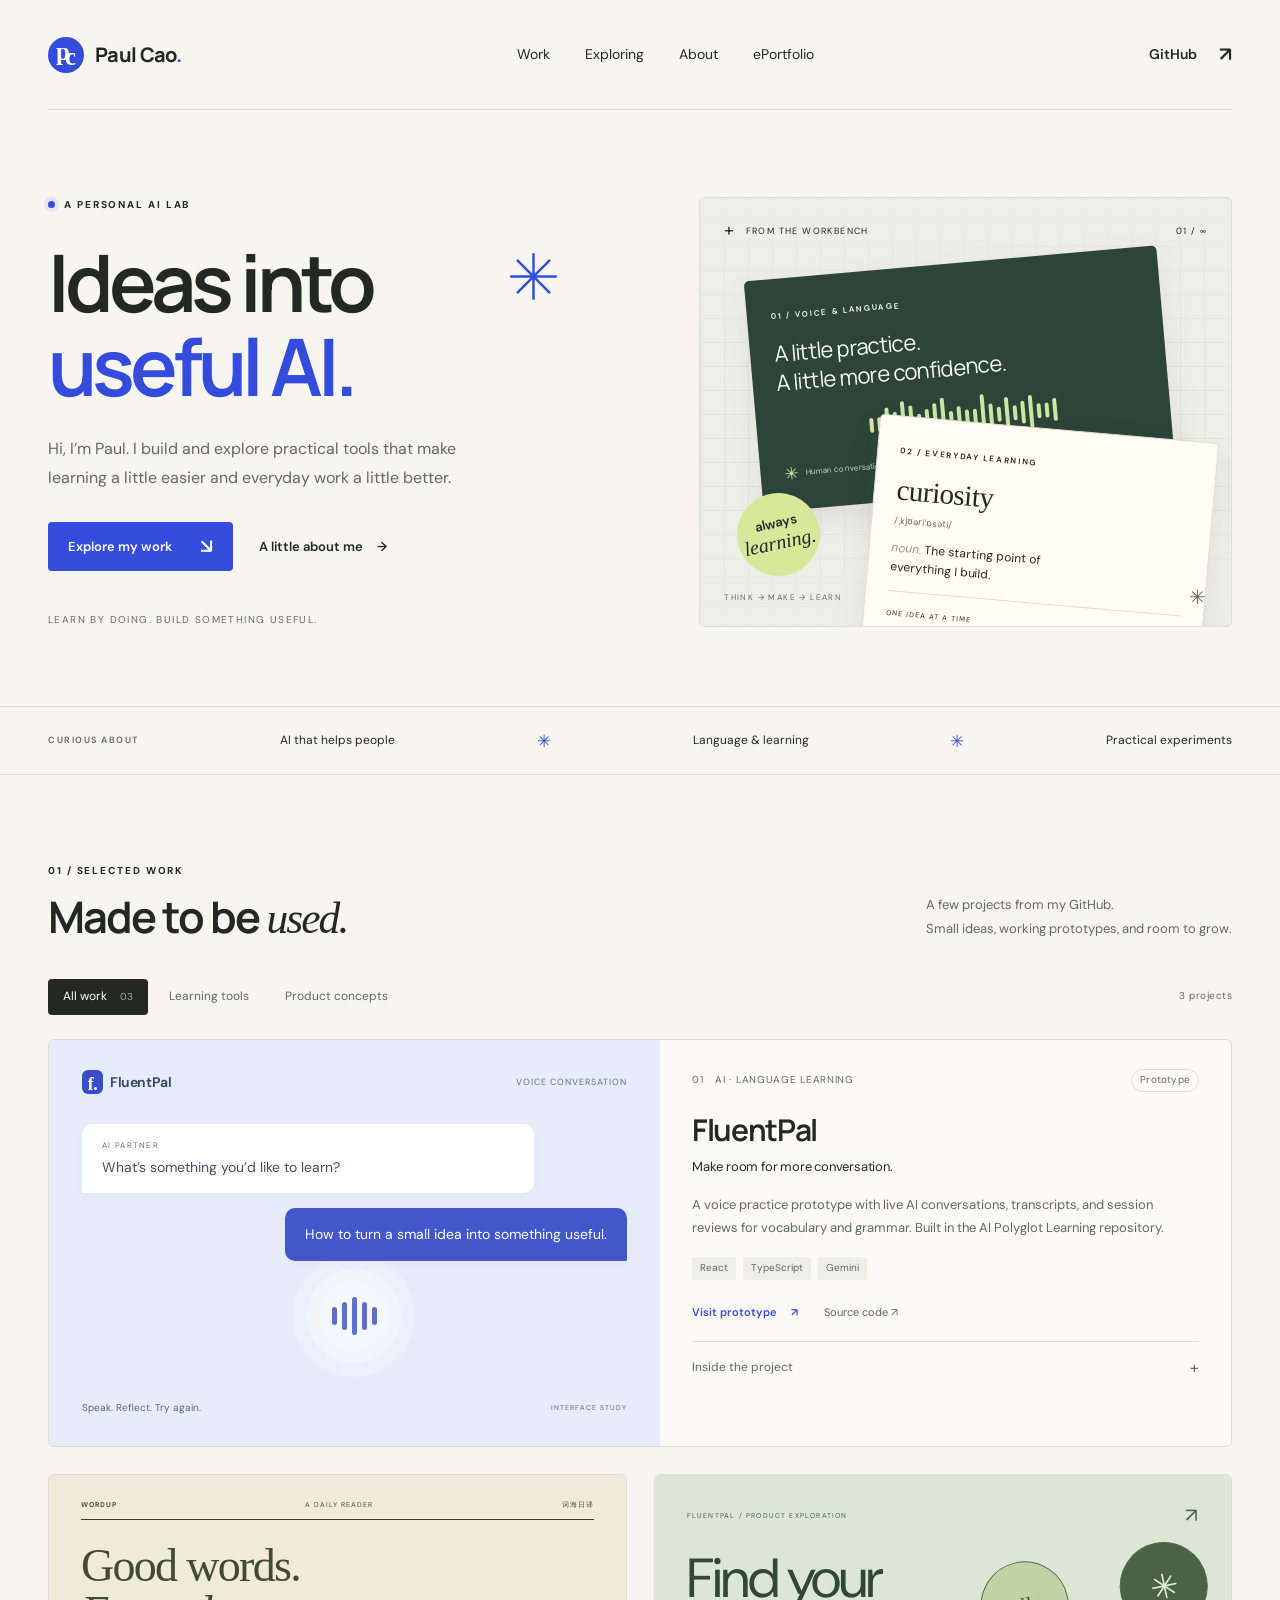
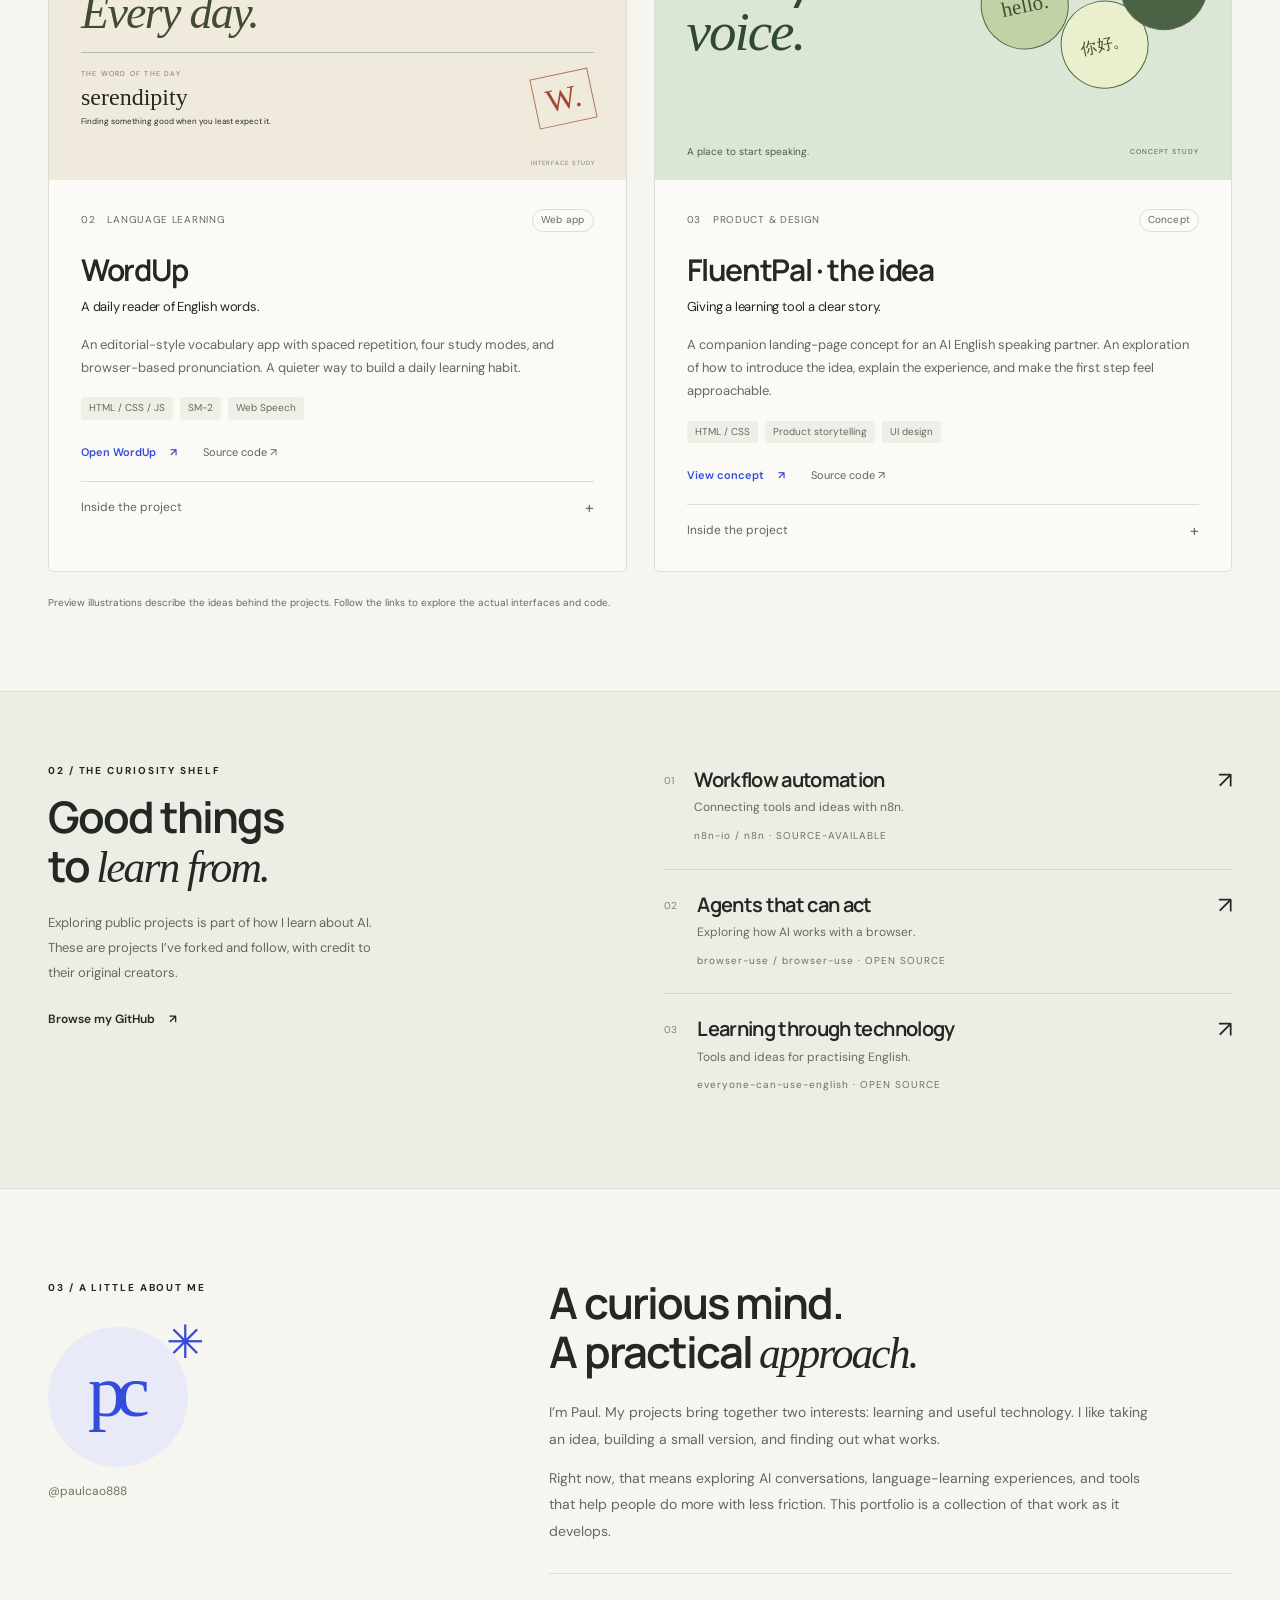
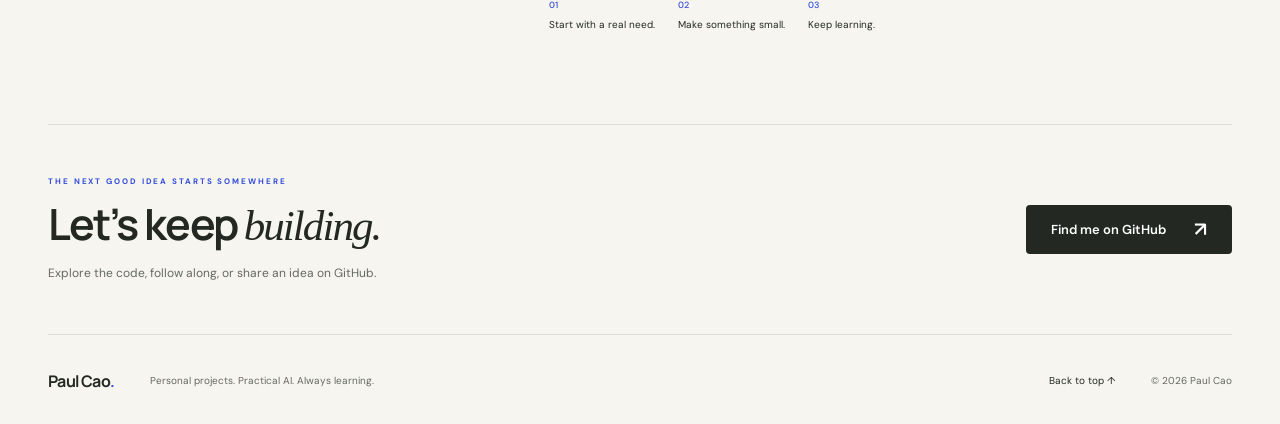
==== commit 4dce0f67: "Add professional ePortfolio page for course assessment Introduce eportfolio.html with About-me focus" ====
--- a/index.html
+++ b/index.html
@@ -19,7 +19,7 @@
   <a class="skip-link" href="#main">Skip to content</a>
   <header class="site-header wrap">
     <a class="wordmark" href="#" aria-label="Paul Cao, home"><span class="monogram" aria-hidden="true">p<span>c</span></span>Paul Cao<span class="wordmark-dot">.</span></a>
-    <nav aria-label="Main navigation"><a href="#work">Work</a><a href="#explore">Exploring</a><a href="#about">About</a></nav>
+    <nav aria-label="Main navigation"><a href="#work">Work</a><a href="#explore">Exploring</a><a href="#about">About</a><a href="eportfolio.html">ePortfolio</a></nav>
     <a class="header-github" href="https://github.com/paulcao888" target="_blank" rel="noopener noreferrer">GitHub <span aria-hidden="true">↗</span></a>
   </header>
   <main id="main">
--- a/styles.css
+++ b/styles.css
@@ -2203,3 +2203,481 @@
   min-height:36px
 }
 
+/* ==========================================================================
+   ePortfolio page (eportfolio.html)
+   New styles only — keeps the shared paper / ink / blue system above.
+   ========================================================================== */
+
+.eportfolio-page {
+  scroll-padding-top: 120px;
+}
+
+.site-header nav a[aria-current="page"] {
+  color: var(--blue);
+  font-weight: 600;
+}
+
+.ep-anchor-nav {
+  position: sticky;
+  top: 0;
+  z-index: 20;
+  background: color-mix(in srgb, var(--paper) 92%, #fff);
+  border-bottom: 1px solid var(--line);
+  backdrop-filter: blur(8px);
+}
+
+.ep-anchor-nav-inner {
+  display: flex;
+  flex-wrap: wrap;
+  gap: 4px 10px;
+  align-items: center;
+  min-height: 48px;
+  padding-block: 8px;
+  font-size: 12px;
+  font-weight: 550;
+}
+
+.ep-anchor-nav a {
+  display: inline-flex;
+  align-items: center;
+  min-height: 36px;
+  padding: 6px 8px;
+}
+
+.ep-anchor-nav a:hover,
+.ep-anchor-nav a:focus-visible {
+  color: var(--blue);
+}
+
+.ep-hero {
+  padding: 72px 0 64px;
+  display: grid;
+  grid-template-columns: 1.15fr 0.85fr;
+  gap: 56px;
+  align-items: center;
+}
+
+.ep-hero .eyebrow {
+  display: flex;
+  gap: 9px;
+  align-items: center;
+  margin-bottom: 24px;
+}
+
+.ep-hero h1 {
+  font-size: clamp(42px, 5.4vw, 68px);
+  line-height: 1.05;
+  letter-spacing: -0.04em;
+  max-width: 560px;
+}
+
+.ep-hero h1 > span {
+  color: var(--blue);
+  font-weight: 600;
+}
+
+.ep-tagline {
+  max-width: 460px;
+  color: var(--muted);
+  font-size: 16px;
+  line-height: 1.8;
+  margin-top: 22px;
+}
+
+.ep-photo-placeholder {
+  margin: 0;
+  justify-self: end;
+  width: min(100%, 340px);
+}
+
+.ep-photo-frame {
+  aspect-ratio: 4 / 5;
+  border: 1px solid var(--line);
+  border-radius: 6px;
+  background:
+    linear-gradient(160deg, #e8ecff 0%, #edeee6 48%, #e4e9d8 100%);
+  display: flex;
+  flex-direction: column;
+  align-items: center;
+  justify-content: center;
+  gap: 18px;
+  position: relative;
+  overflow: hidden;
+}
+
+.ep-photo-frame::before {
+  content: "";
+  position: absolute;
+  inset: 0;
+  background-image:
+    linear-gradient(#d7dcd155 1px, transparent 1px),
+    linear-gradient(90deg, #d7dcd155 1px, transparent 1px);
+  background-size: 22px 22px;
+  pointer-events: none;
+}
+
+.ep-photo-mark {
+  position: relative;
+  z-index: 1;
+  width: 88px;
+  height: 88px;
+  border-radius: 50%;
+  background: var(--blue);
+  color: #fff;
+  display: inline-flex;
+  align-items: center;
+  justify-content: center;
+  font: 700 34px var(--serif);
+  letter-spacing: -0.06em;
+}
+
+.ep-photo-label {
+  position: relative;
+  z-index: 1;
+  font-family: var(--heading);
+  font-size: 18px;
+  font-weight: 650;
+  letter-spacing: -0.03em;
+  color: var(--ink);
+  background: #fffcf4;
+  border: 1px dashed #9aa48c;
+  padding: 8px 14px;
+  border-radius: 4px;
+}
+
+.ep-photo-placeholder figcaption {
+  margin-top: 12px;
+  font-size: 12px;
+  color: var(--muted);
+  line-height: 1.6;
+}
+
+.ep-focus-strip {
+  border-block: 1px solid var(--line);
+}
+
+.ep-focus-strip .wrap {
+  display: flex;
+  gap: 36px;
+  justify-content: space-between;
+  align-items: center;
+  min-height: 64px;
+  font-size: 12px;
+}
+
+.ep-focus-strip span:first-child {
+  font-size: 9px;
+  font-weight: 600;
+  letter-spacing: 1.5px;
+  color: var(--muted);
+}
+
+.ep-focus-strip i {
+  color: var(--blue);
+  font-style: normal;
+  font-size: 17px;
+}
+
+.ep-section {
+  padding: 78px 0;
+}
+
+.ep-section-alt {
+  background: #ecede4;
+  border-block: 1px solid var(--line);
+  padding: 78px 0;
+}
+
+.ep-section-muted {
+  background: #f1f2eb;
+  border-block: 1px solid var(--line);
+  padding: 78px 0;
+}
+
+.ep-section-inner {
+  display: grid;
+  grid-template-columns: 0.9fr 1.4fr;
+  gap: 64px;
+  align-items: start;
+}
+
+.ep-section.wrap {
+  display: grid;
+  grid-template-columns: 0.9fr 1.4fr;
+  gap: 64px;
+  align-items: start;
+}
+
+.ep-section-label h2 {
+  margin-top: 14px;
+}
+
+.ep-section-body > p {
+  font-size: 15px;
+  color: var(--muted);
+  line-height: 1.9;
+  max-width: 640px;
+}
+
+.ep-section-body > p + p {
+  margin-top: 16px;
+}
+
+.ep-card {
+  background: #fbfaf6;
+  border: 1px solid var(--line);
+  border-radius: 6px;
+  padding: 28px 30px;
+}
+
+.ep-card + .ep-card {
+  margin-top: 18px;
+}
+
+.ep-card-meta {
+  display: flex;
+  flex-wrap: wrap;
+  gap: 10px 16px;
+  align-items: center;
+  font-size: 11px;
+  color: var(--muted);
+  letter-spacing: 0.04em;
+  margin-bottom: 14px;
+}
+
+.ep-card-status {
+  display: inline-flex;
+  align-items: center;
+  min-height: 24px;
+  padding: 2px 10px;
+  border-radius: 999px;
+  background: var(--blue-light);
+  color: var(--blue);
+  font-weight: 650;
+  font-size: 10px;
+  letter-spacing: 0.08em;
+  text-transform: uppercase;
+}
+
+.ep-card .tag {
+  font-size: 9px;
+  letter-spacing: 0.08em;
+  color: #5d645b;
+  background: #eeefe7;
+  border-radius: 3px;
+  padding: 4px 8px;
+}
+
+.ep-card h3 {
+  font-size: 24px;
+  letter-spacing: -0.03em;
+}
+
+.ep-card-org {
+  margin-top: 8px;
+  font-size: 14px;
+  font-weight: 600;
+  color: var(--ink);
+}
+
+.ep-card > p:last-child {
+  margin-top: 14px;
+  font-size: 14px;
+  color: var(--muted);
+  line-height: 1.85;
+}
+
+.ep-timeline {
+  display: flex;
+  flex-direction: column;
+  gap: 22px;
+  position: relative;
+  padding-left: 8px;
+}
+
+.ep-timeline-item {
+  display: grid;
+  grid-template-columns: 18px 1fr;
+  gap: 18px;
+  align-items: start;
+}
+
+.ep-timeline-marker {
+  width: 12px;
+  height: 12px;
+  margin-top: 34px;
+  border-radius: 50%;
+  background: var(--blue);
+  box-shadow: 0 0 0 4px #e4e7f1;
+}
+
+.ep-skills-note {
+  margin-bottom: 28px !important;
+}
+
+.ep-placeholder-inline {
+  display: inline;
+  font-family: var(--heading);
+  font-weight: 650;
+  color: var(--ink);
+  background: #fff6d8;
+  border-bottom: 2px solid #c4a035;
+  padding: 0 4px;
+}
+
+.ep-skills-grid {
+  list-style: none;
+  margin: 0;
+  padding: 0;
+  display: grid;
+  grid-template-columns: repeat(2, minmax(0, 1fr));
+  gap: 18px;
+}
+
+.ep-skills-grid li {
+  background: #fbfaf6;
+  border: 1px solid var(--line);
+  border-radius: 6px;
+  padding: 22px 22px 20px;
+}
+
+.ep-skills-grid h3 {
+  font-size: 18px;
+  letter-spacing: -0.03em;
+  margin-bottom: 8px;
+}
+
+.ep-skills-grid p {
+  font-size: 13px;
+  color: var(--muted);
+  line-height: 1.75;
+}
+
+.ep-project-grid {
+  margin-top: 36px;
+}
+
+#projects.ep-section.wrap,
+.ep-section#projects {
+  display: block;
+}
+
+.eportfolio-page #projects {
+  display: block;
+  padding-top: 78px;
+  padding-bottom: 40px;
+}
+
+.eportfolio-page #projects .section-heading {
+  margin-bottom: 0;
+}
+
+.eportfolio-page #contact {
+  margin-top: 24px;
+}
+
+@media (max-width: 1100px) {
+  .ep-hero {
+    gap: 36px;
+    padding-block: 56px;
+  }
+
+  .ep-section.wrap,
+  .ep-section-inner {
+    gap: 40px;
+  }
+}
+
+@media (max-width: 800px) {
+  .ep-hero {
+    grid-template-columns: 1fr;
+    padding-block: 48px;
+  }
+
+  .ep-photo-placeholder {
+    justify-self: start;
+    width: min(100%, 280px);
+  }
+
+  .ep-section.wrap,
+  .ep-section-inner {
+    grid-template-columns: 1fr;
+    gap: 28px;
+  }
+
+  .ep-section,
+  .ep-section-alt,
+  .ep-section-muted {
+    padding-block: 56px;
+  }
+
+  .ep-skills-grid {
+    grid-template-columns: 1fr;
+  }
+
+  .ep-focus-strip .wrap {
+    gap: 16px;
+    flex-wrap: wrap;
+    justify-content: flex-start;
+    padding-block: 14px;
+  }
+
+  .ep-anchor-nav-inner {
+    gap: 8px 16px;
+    font-size: 11px;
+  }
+}
+
+@media (max-width: 600px) {
+  .ep-hero h1 {
+    font-size: clamp(38px, 11vw, 52px);
+  }
+
+  .ep-tagline {
+    font-size: 15px;
+  }
+
+  .ep-photo-placeholder {
+    width: 100%;
+  }
+
+  .ep-card {
+    padding: 22px;
+  }
+
+  .ep-card h3 {
+    font-size: 20px;
+  }
+
+  .ep-timeline-item {
+    grid-template-columns: 12px 1fr;
+    gap: 12px;
+  }
+
+  .ep-timeline-marker {
+    margin-top: 28px;
+    width: 10px;
+    height: 10px;
+  }
+
+  .ep-focus-strip .wrap {
+    font-size: 11px;
+  }
+
+  .ep-focus-strip span:first-child {
+    width: 100%;
+  }
+
+  .ep-anchor-nav-inner {
+    overflow-x: auto;
+    flex-wrap: nowrap;
+    -webkit-overflow-scrolling: touch;
+    scrollbar-width: thin;
+  }
+
+  .ep-anchor-nav a {
+    white-space: nowrap;
+  }
+}
+
+
